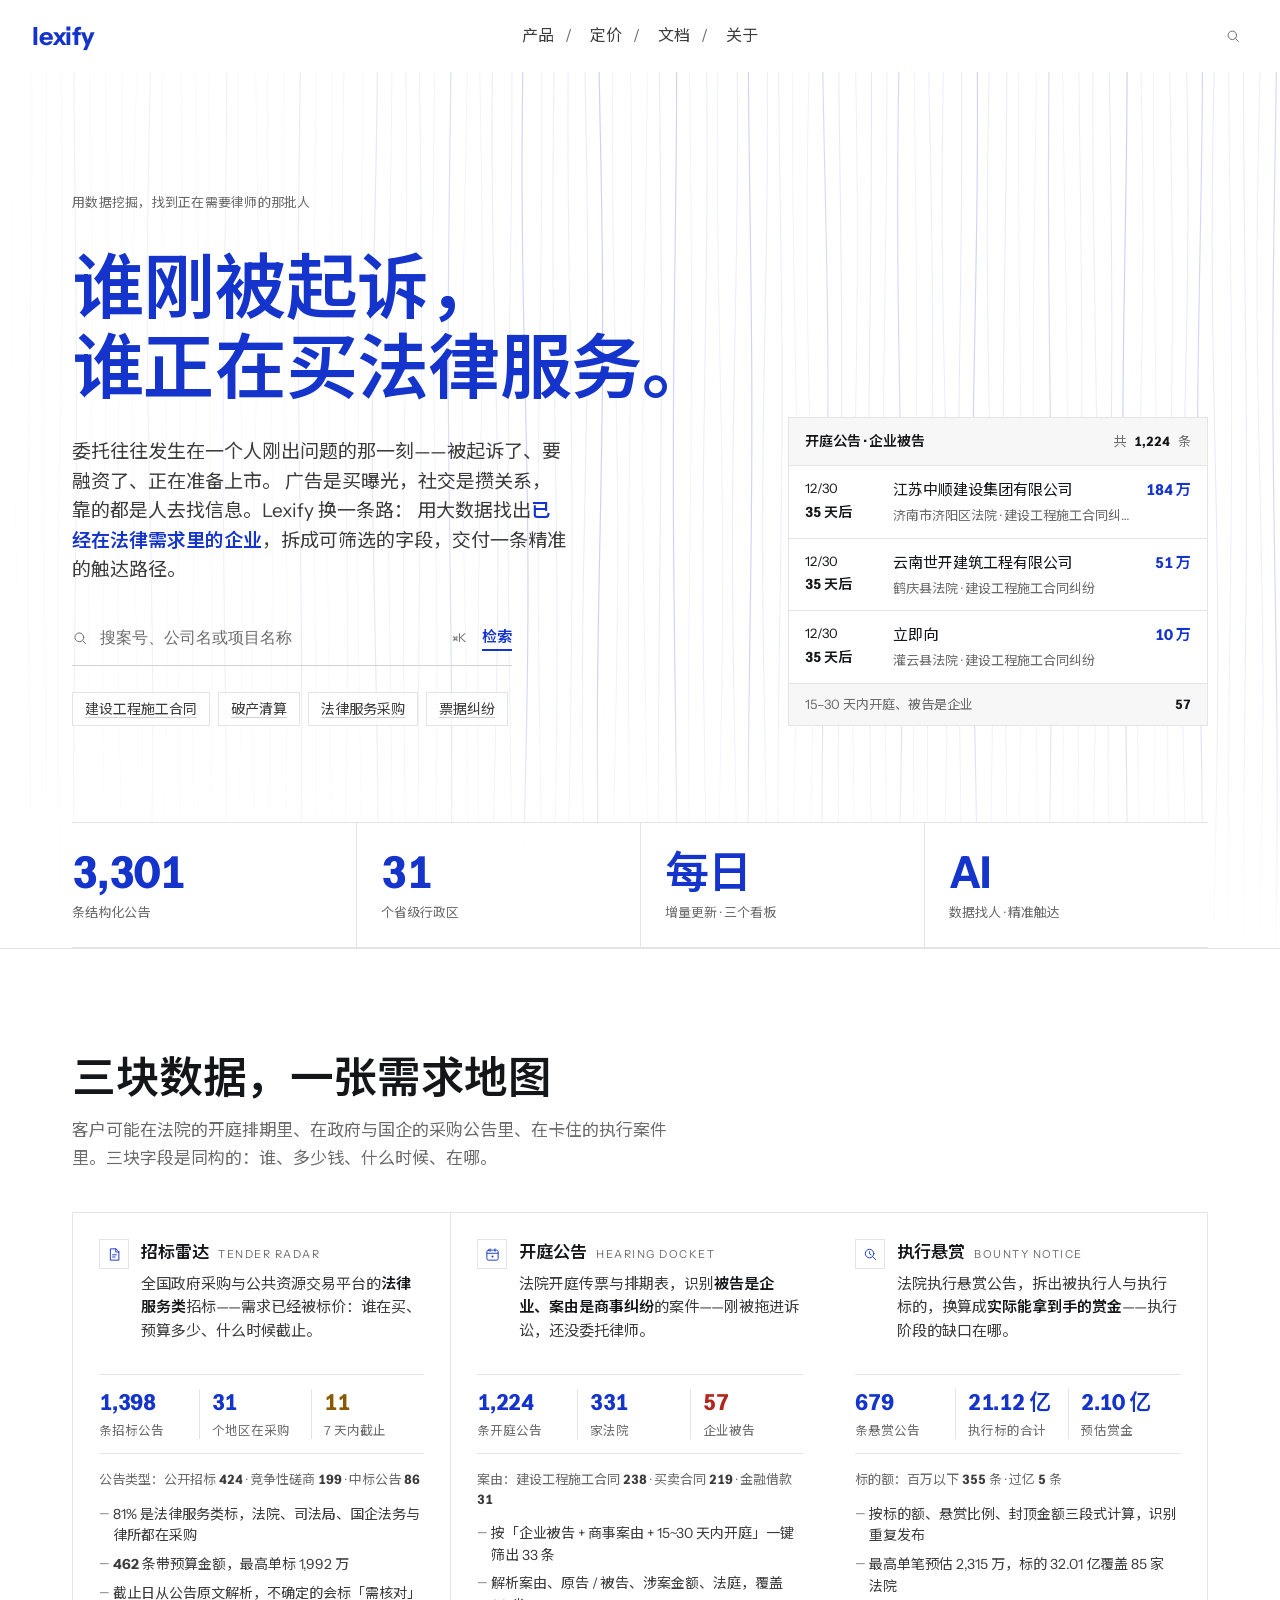
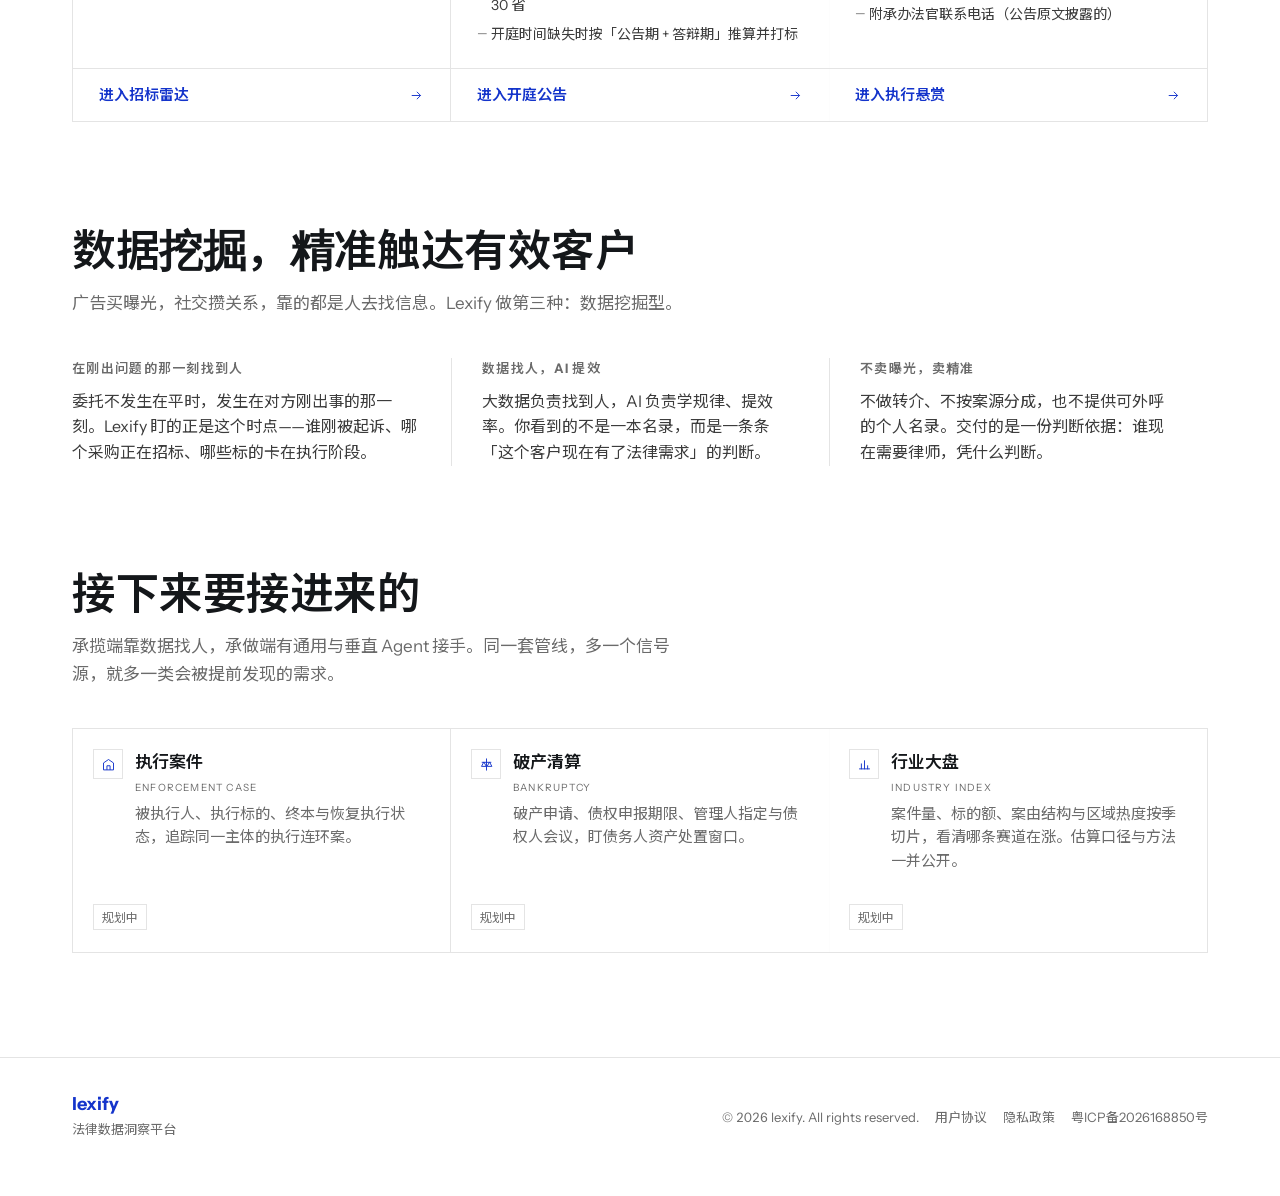
==== web/index.html @ 20353897 "feat: 配置文件、访问统计后台、子页与导航重构 - config.yaml（纯标准库解析）：AI Key / 绑定端口 / 定时 / 访问统计都能配置，env 优先 - 访问统计：page_vie" ====
<!DOCTYPE html>
<html lang="zh-CN" data-theme="light" data-mlp="1">
<head>
<meta charset="utf-8">
<meta name="viewport" content="width=device-width, initial-scale=1">
<title>lexify · 法律数据洞察平台</title>
<meta name="description" content="lexify 是面向律师与律所的法律数据洞察平台：用数据挖掘找到正在需要法律服务的有效客户——谁刚被起诉、谁正在采购、谁的标的卡在执行阶段。广告买曝光、社交攒关系，Lexify 做数据挖掘型触达。">
<link rel="icon" type="image/png" sizes="64x64" href="favicon-64.png">
<link rel="icon" type="image/png" sizes="32x32" href="favicon-32.png">
<link rel="stylesheet" href="style.css">
<link rel="stylesheet" href="millennium.css">
<link rel="stylesheet" href="ai-chat.css">
</head>
<body>

<header class="topbar">
  <a class="brand" href="index.html">
    <span class="logo" aria-hidden="true">
        <svg viewBox="0 0 24 24" fill="none">
          <path d="M7.8 4.4Q7 4.4 7 5.2v13.5h10v-2.2a1.1 1.1 0 0 0-1.1-1.1h-5.7V4.4z" fill="currentColor"/>
        </svg>
    </span>
    <span class="brand-text">
      <strong>lexify</strong>
      <em>法律数据洞察平台</em>
    </span>
  </a>

  <nav class="nav" id="nav">
    <div class="nav-drop">
      <a href="#boards" class="on" aria-haspopup="true">产品</a>
      <div class="nav-drop-menu" role="menu">
        <a role="menuitem" href="tender.html"><b>招标雷达</b><em>Tender Radar</em></a>
        <a role="menuitem" href="hearing.html"><b>开庭公告</b><em>Hearing Docket</em></a>
        <a role="menuitem" href="bounty.html"><b>执行悬赏</b><em>Bounty Notice</em></a>
      </div>
    </div>
    <a href="pricing.html">定价</a>
    <div class="nav-drop">
      <a href="terms.html" aria-haspopup="true">文档</a>
      <div class="nav-drop-menu" role="menu">
        <a role="menuitem" href="terms.html"><b>用户协议</b><em>Terms</em></a>
        <a role="menuitem" href="privacy.html"><b>隐私政策</b><em>Privacy</em></a>
        <a role="menuitem" href="/docs"><b>API 文档</b><em>API Reference</em></a>
      </div>
    </div>
    <a href="about.html">关于</a>
  </nav>

  <div class="topbar-right">
    <button class="icon-btn" id="btnSearch" title="全站检索（⌘K）" aria-label="检索">
      <svg viewBox="0 0 24 24" fill="none" stroke="currentColor" stroke-width="1.5" stroke-linecap="round">
        <circle cx="11" cy="11" r="6.4"/><path d="m16 16 4.2 4.2"/>
      </svg>
    </button>
      </div>
</header>

<main>

  <!-- ───────────────── Hero ───────────────── -->
  <section class="hero">
    <div class="wrap">
      <div class="hero-grid">

        <div class="hero-copy">
          <p class="eyebrow">
            <span class="dot"></span>
            用<span class="hl">数据挖掘</span>，找到正在需要律师的那批人
          </p>

          <h1 class="hero-title">
            谁刚被起诉，<br>
            谁正在<span class="hl">买法律服务</span>。
          </h1>

          <p class="hero-sub">
            委托往往发生在一个人刚出问题的那一刻——被起诉了、要融资了、正在准备上市。
            广告是买曝光，社交是攒关系，靠的都是人去找信息。Lexify 换一条路：
            用大数据找出<strong>已经在法律需求里的企业</strong>，拆成可筛选的字段，交付一条精准的触达路径。
          </p>

          <form class="searchbar" id="searchForm" autocomplete="off">
            <svg class="sb-icon" viewBox="0 0 24 24" fill="none" stroke="currentColor"
                 stroke-width="1.5" stroke-linecap="round">
              <circle cx="11" cy="11" r="6.6"/><path d="m16.2 16.2 4.3 4.3"/>
            </svg>
            <input id="searchInput" type="search" placeholder="搜案号、公司名或项目名称">
            <kbd>⌘K</kbd>
            <button type="submit" class="sb-go">检索</button>
          </form>

          <div class="hero-hot">
            <button data-q="建设工程施工合同">建设工程施工合同</button>
            <button data-q="破产清算">破产清算</button>
            <button data-q="法律服务">法律服务采购</button>
            <button data-q="票据">票据纠纷</button>
          </div>
        </div>

        <!-- 右侧不是装饰图，是看板里真实的三条：数据由 overview.js 的 sample 填充 -->
        <div class="preview" id="preview" aria-hidden="true">
          <div class="preview-h">
            <span class="preview-t">开庭公告 · 企业被告</span>
            <span class="preview-cols">共 <b data-m="boards.hearing.total" data-fmt="int">1,735</b> 条</span>
          </div>
          <div id="previewRows"></div>
          <div class="preview-f">
            <span>15–30 天内开庭、被告是企业</span>
            <b data-m="boards.hearing.precise" data-fmt="int">33</b>
          </div>
        </div>

      </div>

      <dl class="ticker" id="ticker">
        <div><dt data-m="total" data-fmt="int" data-n="3757">3,757</dt><dd>条结构化公告</dd></div>
        <div><dt data-m="provinces" data-fmt="int" data-n="31">31</dt><dd>个省级行政区</dd></div>
        <div><dt class="word">每日</dt><dd>增量更新 · 三个看板</dd></div>
        <div><dt class="word">AI</dt><dd>数据找人 · 精准触达</dd></div>
        <p class="ticker-live" id="dataStamp" hidden></p>
      </dl>
    </div>
  </section>

  <!-- ───────────────── 看板 ───────────────── -->
  <section class="boards" id="boards">
    <div class="wrap">
      <header class="sec-head">
        <h2>三块数据，一张需求地图</h2>
        <p>客户可能在法院的开庭排期里、在政府与国企的采购公告里、在卡住的执行案件里。三块字段是同构的：谁、多少钱、什么时候、在哪。</p>
      </header>

      <div class="board-grid">

        <!-- 招标 -->
        <article class="card m-tender" data-board="tender">
          <div class="card-top">
            <span class="card-icon">
              <svg viewBox="0 0 24 24" fill="none" stroke="currentColor" stroke-width="1.5"
                   stroke-linecap="round" stroke-linejoin="round">
                <path d="M6 3h8.5L19 7.5V21H6z"/><path d="M14 3v5h5"/>
                <path d="M9 12.5h6M9 16h4"/>
              </svg>
            </span>
            <div>
              <h3>招标雷达<span class="en">Tender Radar</span></h3>
              <p class="card-desc">全国政府采购与公共资源交易平台的<strong>法律服务类</strong>招标——需求已经被标价：谁在买、预算多少、什么时候截止。</p>
            </div>
          </div>

          <ul class="metrics">
            <li><b data-m="boards.tender.total" data-fmt="int">1,071</b><span>条招标公告</span></li>
            <li><b data-m="boards.tender.provinces" data-fmt="int">30</b><span>个地区在采购</span></li>
            <li class="m-warn"><b data-m="boards.tender.dueSoon" data-fmt="int">46</b><span>7 天内截止</span></li>
          </ul>

          <p class="card-stat">公告类型：公开招标 <b>424</b> · 竞争性磋商 <b>199</b> · 中标公告 <b>86</b></p>

          <ul class="card-facts">
            <li>81% 是法律服务类标，法院、司法局、国企法务与律所都在采购</li>
            <li><b data-m="boards.tender.withAmount" data-fmt="int">259</b> 条带预算金额，最高单标 1,992 万</li>
            <li>截止日从公告原文解析，不确定的会标「需核对」</li>
          </ul>

          <a class="card-go" href="tender.html">
            进入招标雷达
            <svg viewBox="0 0 24 24" fill="none" stroke="currentColor" stroke-width="1.5"
                 stroke-linecap="round" stroke-linejoin="round"><path d="M5 12h13M13 6.5 18.5 12 13 17.5"/></svg>
          </a>
        </article>

        <!-- 开庭 -->
        <article class="card m-hearing" data-board="hearing">
          <div class="card-top">
            <span class="card-icon">
              <svg viewBox="0 0 24 24" fill="none" stroke="currentColor" stroke-width="1.5"
                   stroke-linecap="round" stroke-linejoin="round">
                <rect x="3" y="5" width="18" height="16" rx="2.4"/>
                <path d="M3 10h18M8 3v4M16 3v4"/>
                <circle cx="12" cy="15" r="1.6" fill="currentColor" stroke="none"/>
              </svg>
            </span>
            <div>
              <h3>开庭公告<span class="en">Hearing Docket</span></h3>
              <p class="card-desc">法院开庭传票与排期表，识别<strong>被告是企业、案由是商事纠纷</strong>的案件——刚被拖进诉讼，还没委托律师。</p>
            </div>
          </div>

          <ul class="metrics">
            <li><b data-m="boards.hearing.total" data-fmt="int">1,735</b><span>条开庭公告</span></li>
            <li><b data-m="boards.hearing.courts" data-fmt="int">340</b><span>家法院</span></li>
            <li class="m-hot"><b data-m="boards.hearing.precise" data-fmt="int">33</b><span>企业被告</span></li>
          </ul>

          <p class="card-stat">案由：建设工程施工合同 <b>238</b> · 买卖合同 <b>219</b> · 金融借款 <b>31</b></p>

          <ul class="card-facts">
            <li>按「企业被告 + 商事案由 + 15~30 天内开庭」一键筛出 33 条</li>
            <li>解析案由、原告 / 被告、涉案金额、法庭，覆盖 30 省</li>
            <li>开庭时间缺失时按「公告期 + 答辩期」推算并打标</li>
          </ul>

          <a class="card-go" href="hearing.html">
            进入开庭公告
            <svg viewBox="0 0 24 24" fill="none" stroke="currentColor" stroke-width="1.5"
                 stroke-linecap="round" stroke-linejoin="round"><path d="M5 12h13M13 6.5 18.5 12 13 17.5"/></svg>
          </a>
        </article>

        <!-- 悬赏 -->
        <article class="card m-bounty" data-board="bounty">
          <div class="card-top">
            <span class="card-icon">
              <svg viewBox="0 0 24 24" fill="none" stroke="currentColor" stroke-width="1.5"
                   stroke-linecap="round" stroke-linejoin="round">
                <circle cx="10.5" cy="10.5" r="6.8"/>
                <path d="m15.6 15.6 4.6 4.6"/>
                <path d="M10.5 7.4v3.6l2.4 1.6"/>
              </svg>
            </span>
            <div>
              <h3>执行悬赏<span class="en">Bounty Notice</span></h3>
              <p class="card-desc">法院执行悬赏公告，拆出被执行人与执行标的，换算成<strong>实际能拿到手的赏金</strong>——执行阶段的缺口在哪。</p>
            </div>
          </div>

          <ul class="metrics">
            <li><b data-m="boards.bounty.total" data-fmt="int">951</b><span>条悬赏公告</span></li>
            <li><b data-m="boards.bounty.subjectSum" data-fmt="yi">32.01 亿</b><span>执行标的合计</span></li>
            <li class="m-money"><b data-m="boards.bounty.rewardSum" data-fmt="yi">2.82 亿</b><span>预估赏金</span></li>
          </ul>

          <p class="card-stat">标的额：百万以下 <b>355</b> 条 · 过亿 <b>5</b> 条</p>

          <ul class="card-facts">
            <li>按标的额、悬赏比例、封顶金额三段式计算，识别重复发布</li>
            <li>最高单笔预估 2,315 万，标的 32.01 亿覆盖 85 家法院</li>
            <li>附承办法官联系电话（公告原文披露的）</li>
          </ul>

          <a class="card-go" href="bounty.html">
            进入执行悬赏
            <svg viewBox="0 0 24 24" fill="none" stroke="currentColor" stroke-width="1.5"
                 stroke-linecap="round" stroke-linejoin="round"><path d="M5 12h13M13 6.5 18.5 12 13 17.5"/></svg>
          </a>
        </article>

      </div>
    </div>
  </section>

  <!-- ───────────────── 定位 ───────────────── -->
  <section class="sources" id="why">
    <div class="wrap">
      <header class="sec-head tight">
        <h2>数据挖掘，精准触达有效客户</h2>
        <p>广告买曝光，社交攒关系，靠的都是人去找信息。Lexify 做第三种：数据挖掘型。</p>
      </header>

      <div class="src-grid">
        <div class="src">
          <span class="src-k">在刚出问题的那一刻找到人</span>
          <p>委托不发生在平时，发生在对方刚出事的那一刻。Lexify 盯的正是这个时点——谁刚被起诉、哪个采购正在招标、哪些标的卡在执行阶段。</p>
        </div>
        <div class="src">
          <span class="src-k">数据找人，AI 提效</span>
          <p>大数据负责找到人，AI 负责学规律、提效率。你看到的不是一本名录，而是一条条「这个客户现在有了法律需求」的判断。</p>
        </div>
        <div class="src">
          <span class="src-k">不卖曝光，卖精准</span>
          <p>不做转介、不按案源分成，也不提供可外呼的个人名录。交付的是一份判断依据：谁现在需要律师，凭什么判断。</p>
        </div>
      </div>
    </div>
  </section>

  <!-- ───────────────── 路线图 ───────────────── -->
  <section class="roadmap" id="soon">
    <div class="wrap">
      <header class="sec-head tight">
        <h2>接下来要接进来的</h2>
        <p>承揽端靠数据找人，承做端有通用与垂直 Agent 接手。同一套管线，多一个信号源，就多一类会被提前发现的需求。</p>
      </header>

      <div class="soon-grid">
        <article class="card soon-card">
          <div class="card-top">
            <span class="card-icon">
              <svg viewBox="0 0 24 24" fill="none" stroke="currentColor" stroke-width="1.5"
                   stroke-linecap="round" stroke-linejoin="round">
                <path d="M4 20V9.5L12 4l8 5.5V20z"/><path d="M9.5 20v-6h5v6"/>
              </svg>
            </span>
            <div>
              <h3>执行案件<span class="en">Enforcement Case</span></h3>
              <p class="card-desc">被执行人、执行标的、终本与恢复执行状态，追踪同一主体的执行连环案。</p>
            </div>
          </div>
          <span class="pill">规划中</span>
        </article>

        <article class="card soon-card">
          <div class="card-top">
            <span class="card-icon">
              <svg viewBox="0 0 24 24" fill="none" stroke="currentColor" stroke-width="1.5"
                   stroke-linecap="round" stroke-linejoin="round">
                <path d="M12 3v18M5 8.5h14M7.5 8.5 4 15h7zM16.5 8.5 13 15h7z"/>
              </svg>
            </span>
            <div>
              <h3>破产清算<span class="en">Bankruptcy</span></h3>
              <p class="card-desc">破产申请、债权申报期限、管理人指定与债权人会议，盯债务人资产处置窗口。</p>
            </div>
          </div>
          <span class="pill">规划中</span>
        </article>

        <article class="card soon-card">
          <div class="card-top">
            <span class="card-icon">
              <svg viewBox="0 0 24 24" fill="none" stroke="currentColor" stroke-width="1.5"
                   stroke-linecap="round" stroke-linejoin="round">
                <path d="M4 19h16"/><path d="M7 19V11M12 19V6M17 19v-5"/>
              </svg>
            </span>
            <div>
              <h3>行业大盘<span class="en">Industry Index</span></h3>
              <p class="card-desc">案件量、标的额、案由结构与区域热度按季切片，看清哪条赛道在涨。估算口径与方法一并公开。</p>
            </div>
          </div>
          <span class="pill">规划中</span>
        </article>
      </div>
    </div>
  </section>

</main>

<footer class="foot" id="about">
  <div class="wrap foot-in">
    <div class="foot-brand">
      <span class="logo sm" aria-hidden="true">
        <svg viewBox="0 0 24 24" fill="none">
          <path d="M7.8 4.4Q7 4.4 7 5.2v13.5h10v-2.2a1.1 1.1 0 0 0-1.1-1.1h-5.7V4.4z" fill="currentColor"/>
        </svg>
      </span>
      <div>
        <strong>lexify</strong>
        <p>法律数据洞察平台</p>
      </div>
    </div>
    <div class="foot-legal">
      <p class="foot-note">© 2026 lexify. All rights reserved.</p>
      <p class="foot-links"><a href="terms.html">用户协议</a><a href="privacy.html">隐私政策</a></p>
      <a class="foot-icp" href="https://beian.miit.gov.cn/" target="_blank" rel="noopener noreferrer">粤ICP备2026168850号</a>
    </div>
  </div>
</footer>

<script src="data/overview.js"></script>
<script src="app.js"></script>
<script src="field-picker.js"></script>
<script src="ai-chat.js"></script>
<script src="nav-dropdown.js"></script>
<script src="track.js"></script>
</body>
</html>
---- web/style.css ----
/* ============================================================
   Lexify — 法律数据工作台
   ------------------------------------------------------------
   一套中性色阶（偏冷墨绿，饱和度极低）+ 一个强调色。
   强调色只出现在：选中态、排序箭头、一个关键数字、图表第一名。
   其余全部靠中性阶与 1px 墨线分层，不发光、不渐变、不投影堆叠。

   数字与案号统一走等宽表格字体（tabular / mono），像案卷编号一样对齐。

   零外部字体与图标依赖：全部内联 SVG，离线可用。

   版式修订参照 unslop 的九轮检查法（间距 / 颜色 / 图标 / 文案 / 字体 /
   布局 / 细节 / 视觉 / 动效）：
   unslop by Damir Sokolovsky (@heydamir), CC BY 4.0
   https://github.com/heydamir/unslop
   ============================================================ */

/* ── 色阶与令牌：深色（默认）────────────────────── */
:root,
[data-theme="dark"] {
  color-scheme: dark;

  /* 中性阶：5 层表面 + 3 个文字角色 */
  --bg: #0b0e0d;
  --surface: #121615;
  --surface-2: #171c1a;
  --surface-3: #1e2422;
  --surface-4: #262d2a;

  --border: rgba(233, 236, 234, 0.09);
  --border-2: rgba(233, 236, 234, 0.17);

  --text: #e9ecea;
  --text-2: #9aa39f;
  --text-3: #838c88;

  /* 强调：只做选中、强调数字、图表第一名 */
  --accent: #1fa07a;
  --accent-ink: #46c79c;
  --accent-soft: rgba(31, 160, 122, 0.13);

  /* 语义色只表达意义，压到能坐进色阶里 */
  --danger: #dd6a5e;
  --danger-soft: rgba(221, 106, 94, 0.12);
  --warn: #cf9a34;
  --warn-soft: rgba(207, 154, 52, 0.12);
  --ok: #4cc38a;

  /* 三个看板各自的标识：只用于 6px 圆点，不进版面 */
  --m-tender: #1fa07a;
  --m-hearing: #6f8fd8;
  --m-bounty: #c79a3c;

  /* 主按钮：深色下用色阶里的近白色 + 深字，比彩色按钮更决断 */
  --btn-bg: #e9ecea;
  --btn-fg: #0b0e0d;

  --nav-bg: rgba(11, 14, 13, 0.78);
  --shadow: 0 1px 2px rgba(0, 0, 0, 0.5);
  --shadow-lg: 0 16px 48px rgba(0, 0, 0, 0.55);
  --raised: inset 0 1px 0 rgba(255, 255, 255, 0.04);
}

/* ── 浅色 ───────────────────────────────────────── */
[data-theme="light"] {
  color-scheme: light;

  --bg: #f7f7f4;
  --surface: #ffffff;
  --surface-2: #f1f2ee;
  --surface-3: #e8e9e4;
  --surface-4: #dee0da;

  --border: #e2e3de;
  --border-2: #cfd1ca;

  --text: #14171a;
  --text-2: #565c5f;
  --text-3: #666d69;

  --accent: #0d6b57;
  --accent-ink: #0d6b57;
  --accent-soft: #e6f1ed;

  --danger: #c2453a;
  --danger-soft: #fbeceb;
  --warn: #8a5f0a;
  --warn-soft: #fbf2e0;
  --ok: #16794c;

  --m-tender: #0d6b57;
  --m-hearing: #2f5aa8;
  --m-bounty: #8a5f0a;

  --btn-bg: #14171a;
  --btn-fg: #ffffff;

  --nav-bg: rgba(247, 247, 244, 0.85);
  --shadow: 0 1px 2px rgba(16, 18, 20, 0.05);
  --shadow-lg: 0 12px 32px rgba(16, 18, 20, 0.09);
  --raised: none;
}

/* ── 基础 ───────────────────────────────────────── */
*,
*::before,
*::after { box-sizing: border-box; }

html { -webkit-text-size-adjust: 100%; }

body {
  margin: 0;
  background: var(--bg);
  color: var(--text);
  font-family: -apple-system, BlinkMacSystemFont, "Segoe UI", "PingFang SC",
               "Hiragino Sans GB", "Microsoft YaHei", "Noto Sans SC", sans-serif;
  font-size: 14px;
  line-height: 1.6;
  -webkit-font-smoothing: antialiased;
}

/* 数字、案号、金额：一套等宽，全站对齐 */
.mono,
table.list td.num,
.ticker dt,
.metrics b,
.kpis .kpi b,
.preview-n,
.pn,
.chip i,
.dv,
.bhead-meta b { font-variant-numeric: tabular-nums; }

@keyframes spin { to { transform: rotate(360deg); } }

@media (prefers-reduced-motion: reduce) {
  * { transition: none !important; animation: none !important; }
}

a { color: inherit; text-decoration: none; }
h1, h2, h3, h4, p, dl, dd, ul, li { margin: 0; }
ul { padding: 0; list-style: none; }
button { font: inherit; color: inherit; }
svg { display: block; }

::selection { background: var(--accent-soft); color: var(--text); }

/* 段落用 pretty 换行，避免最后一行只剩一两个字 */
.hero-title,
.hero-sub,
.sec-head p,
.card-desc,
.card-facts li,
.aside-note,
.bhead p.sub { text-wrap: pretty; }

:focus-visible {
  outline: 2px solid var(--accent);
  outline-offset: 2px;
  border-radius: 4px;
}

.wrap {
  width: 100%;
  max-width: 1240px;
  margin: 0 auto;
  padding: 0 32px;
}
@media (max-width: 720px) { .wrap { padding: 0 20px; } }

/* ── 顶栏 ───────────────────────────────────────── */
.topbar {
  position: sticky;
  top: 0;
  z-index: 40;
  display: flex;
  align-items: center;
  gap: 24px;
  height: 64px;
  padding: 0 32px;
  background: var(--nav-bg);
  backdrop-filter: saturate(160%) blur(12px);
  -webkit-backdrop-filter: saturate(160%) blur(12px);
  border-bottom: 1px solid var(--border);
}

.brand { display: flex; align-items: center; gap: 10px; flex: 0 0 auto; }

/* 标识：平涂一方，不用渐变、不加发光 */
.logo {
  display: grid;
  place-items: center;
  width: 28px;
  height: 28px;
  border-radius: 8px;
  background: var(--accent);
  color: #fff;
}
.logo svg { width: 18px; height: 18px; }
.logo.sm { width: 24px; height: 24px; border-radius: 7px; }
.logo.sm svg { width: 15px; height: 15px; }

.brand-text { display: flex; flex-direction: column; line-height: 1.15; }
.brand-text strong { font-size: 16px; font-weight: 600; letter-spacing: -0.01em; }
.brand-text em {
  font-style: normal;
  font-size: 11px;
  color: var(--text-3);
}

.nav { display: flex; align-items: center; gap: 2px; margin-left: 8px; }
.nav a {
  padding: 6px 12px;
  border-radius: 8px;
  font-size: 13px;
  color: var(--text-2);
  transition: background-color .14s cubic-bezier(.22,1,.36,1),
              color .14s cubic-bezier(.22,1,.36,1);
}
.nav a:hover { color: var(--text); background: var(--surface-2); }
.nav a.on { color: var(--text); background: var(--surface-2); }

.topbar-right { display: flex; align-items: center; gap: 8px; margin-left: auto; }

.icon-btn {
  display: grid;
  place-items: center;
  width: 32px;
  height: 32px;
  padding: 0;
  border: 1px solid var(--border);
  border-radius: 8px;
  background: transparent;
  color: var(--text-2);
  cursor: pointer;
  transition: border-color .14s cubic-bezier(.22,1,.36,1),
              color .14s cubic-bezier(.22,1,.36,1);
}
.icon-btn svg { width: 16px; height: 16px; }
.icon-btn:hover { color: var(--text); border-color: var(--border-2); }

.seg {
  display: flex;
  gap: 2px;
  padding: 2px;
  border: 1px solid var(--border);
  border-radius: 8px;
  background: var(--surface-2);
}
.seg button {
  display: grid;
  place-items: center;
  width: 26px;
  height: 26px;
  padding: 0;
  border: 0;
  border-radius: 6px;
  background: transparent;
  color: var(--text-3);
  cursor: pointer;
  transition: background-color .14s cubic-bezier(.22,1,.36,1),
              color .14s cubic-bezier(.22,1,.36,1);
}
.seg button svg { width: 14px; height: 14px; }
.seg button:hover { color: var(--text-2); }
.seg button.on {
  background: var(--surface);
  color: var(--text);
  box-shadow: var(--raised);
}

@media (max-width: 860px) {
  .nav { display: none; }
  .topbar { gap: 12px; padding: 0 20px; }
}

@media (max-width: 560px) {
  /* 窄屏交给自动换行，硬折行会留孤字 */
  .hero-title { font-size: 26px; }
  .hero-title br { display: none; }
  .searchbar kbd { display: none; }
}

/* ── 首屏 ───────────────────────────────────────── */
.hero { border-bottom: 1px solid var(--border); }

/* 左文右证：左边说产品，右边直接摆三条真实记录 */
.hero-grid {
  display: grid;
  grid-template-columns: minmax(0, 1fr) minmax(0, 460px);
  align-items: center;
  gap: 56px;
  padding: 88px 0 56px;
}
@media (max-width: 1120px) {
  .hero-grid { grid-template-columns: 1fr; gap: 48px; padding: 64px 0 48px; }
  /* 单列时收窄，保持表格该有的比例，别拉成一条长带 */
  .preview { max-width: 560px; }
}

/* 顶部一行状态：纯文字，不做胶囊 */
.eyebrow {
  display: flex;
  align-items: center;
  gap: 8px;
  margin-bottom: 24px;
  font-size: 12px;
  color: var(--text-3);
}
.eyebrow .dot {
  width: 5px;
  height: 5px;
  border-radius: 50%;
  background: var(--accent);
  flex: 0 0 auto;
}

.hero-title {
  max-width: 600px;
  font-size: clamp(28px, 3vw, 40px);
  font-weight: 500;
  line-height: 1.2;
  letter-spacing: -0.02em;
  margin-bottom: 20px;
}
/* 一个词上色就够，不再压一条色块 */
.hero-title .hl { color: var(--accent-ink); }

.hero-sub {
  max-width: 566px;
  font-size: 15px;
  line-height: 1.75;
  color: var(--text-2);
  margin-bottom: 32px;
}

/* 搜索条 */
.searchbar {
  display: flex;
  align-items: center;
  gap: 10px;
  max-width: 520px;
  padding: 4px 4px 4px 14px;
  border: 1px solid var(--border-2);
  border-radius: 10px;
  background: var(--surface);
  transition: border-color .16s cubic-bezier(.22,1,.36,1),
              box-shadow .16s cubic-bezier(.22,1,.36,1);
}
.searchbar:focus-within {
  border-color: var(--accent);
  box-shadow: 0 0 0 3px var(--accent-soft);
}
.sb-icon { width: 16px; height: 16px; color: var(--text-3); flex: 0 0 auto; }
.searchbar input {
  flex: 1;
  min-width: 0;
  border: 0;
  outline: 0;
  background: transparent;
  color: var(--text);
  font-size: 14px;
  line-height: 2;
}
.searchbar input::placeholder { color: var(--text-3); }
.searchbar input::-webkit-search-cancel-button { display: none; }
.searchbar kbd {
  flex: 0 0 auto;
  padding: 2px 6px;
  border: 1px solid var(--border);
  border-radius: 4px;
  background: var(--surface-2);
  color: var(--text-3);
  font: inherit;
  font-size: 11px;
}
.sb-go {
  flex: 0 0 auto;
  padding: 8px 18px;
  border: 0;
  border-radius: 8px;
  background: var(--btn-bg);
  color: var(--btn-fg);
  font-size: 13px;
  font-weight: 500;
  cursor: pointer;
  transition: opacity .14s cubic-bezier(.22,1,.36,1);
}
.sb-go:hover { opacity: .88; }
.sb-go:active { transform: scale(.98); }

/* 常用检索：安静的文本链，不做胶囊 */
.hero-hot {
  display: flex;
  align-items: baseline;
  gap: 4px 12px;
  flex-wrap: wrap;
  margin-top: 14px;
  font-size: 12px;
  color: var(--text-3);
}
.hero-hot button {
  padding: 0;
  border: 0;
  background: transparent;
  color: var(--text-2);
  font-size: 12px;
  cursor: pointer;
  text-decoration: underline;
  text-decoration-color: var(--border-2);
  text-underline-offset: 3px;
  transition: color .14s cubic-bezier(.22,1,.36,1);
}
.hero-hot button:hover { color: var(--accent-ink); text-decoration-color: currentColor; }

/* ── 首屏右侧：一条真实记录 ─────────────────────── */
.preview {
  border: 1px solid var(--border);
  border-radius: 14px;
  background: var(--surface);
  box-shadow: var(--shadow-lg);
  overflow: hidden;
}
.preview-h {
  display: flex;
  align-items: baseline;
  justify-content: space-between;
  gap: 12px;
  padding: 14px 20px;
  border-bottom: 1px solid var(--border);
}
.preview-t { font-size: 13px; font-weight: 500; }
.preview-cols {
  display: flex;
  align-items: baseline;
  gap: 8px;
  font-size: 11.5px;
  color: var(--text-3);
}
.preview-cols b { color: var(--text-2); font-weight: 400; font-variant-numeric: tabular-nums; }

.pv-row {
  display: grid;
  grid-template-columns: 72px minmax(0, 1fr) auto;
  gap: 16px;
  padding: 12px 20px;
  border-bottom: 1px solid var(--border);
}
.pv-row:last-of-type { border-bottom: 0; }
.pv-when { font-size: 13px; font-weight: 500; }
.pv-when .pv-d {
  display: block;
  margin-top: 2px;
  font-size: 11px;
  font-weight: 400;
  color: var(--text-3);
}
.pv-when .pv-d.soon { color: var(--danger); }
.pv-party {
  font-size: 13px;
  color: var(--text);
  overflow: hidden;
  text-overflow: ellipsis;
  white-space: nowrap;
}
.pv-meta {
  display: block;
  margin-top: 3px;
  font-size: 11.5px;
  color: var(--text-3);
  overflow: hidden;
  text-overflow: ellipsis;
  white-space: nowrap;
}
.pv-amt {
  font-size: 13px;
  font-weight: 500;
  text-align: right;
  white-space: nowrap;
  font-variant-numeric: tabular-nums;
}

.preview-f {
  display: flex;
  align-items: center;
  justify-content: space-between;
  gap: 12px;
  padding: 12px 20px;
  border-top: 1px solid var(--border);
  background: var(--surface-2);
  font-size: 11.5px;
  color: var(--text-3);
}
.preview-f b { color: var(--text); font-weight: 500; font-variant-numeric: tabular-nums; }

@media (max-width: 560px) {
  .pv-row { grid-template-columns: 56px minmax(0, 1fr) auto; gap: 12px; padding: 12px 16px; }
  .preview-h, .preview-f { padding-left: 16px; padding-right: 16px; }
}

/* ── 数字带 ─────────────────────────────────────── */
.ticker {
  display: flex;
  gap: 0;
  padding-bottom: 56px;
  border-top: 1px solid var(--border);
}
.ticker > div {
  flex: 1 1 0;
  min-width: 0;
  padding: 20px 24px 0 0;
}
.ticker > div + div { padding-left: 24px; border-left: 1px solid var(--border); }
.ticker dt {
  font-size: 28px;
  font-weight: 500;
  letter-spacing: -0.02em;
  line-height: 1.2;
}
.ticker dt.word { font-size: 20px; letter-spacing: 0; }
.ticker dd { font-size: 12px; color: var(--text-3); margin-top: 4px; }

@media (max-width: 720px) {
  .ticker { flex-wrap: wrap; padding-bottom: 40px; }
  .ticker > div { flex-basis: 42%; padding-top: 16px; }
  .ticker > div + div { padding-left: 0; border-left: 0; }
  .ticker > div:nth-child(even) { padding-left: 20px; border-left: 1px solid var(--border); }
}

/* ── 区块标题 ───────────────────────────────────── */
.sec-head { margin-bottom: 28px; }
.sec-head.tight { margin-bottom: 20px; }
.sec-head h2 {
  font-size: 20px;
  font-weight: 500;
  letter-spacing: -0.012em;
  margin-bottom: 6px;
}
.sec-head p {
  max-width: 640px;
  font-size: 13.5px;
  color: var(--text-2);
  line-height: 1.7;
}

/* ── 看板卡片 ───────────────────────────────────── */
.boards { padding: 80px 0 8px; }

.board-grid {
  display: grid;
  grid-template-columns: repeat(3, 1fr);
  gap: 16px;
}
@media (max-width: 1080px) { .board-grid { grid-template-columns: 1fr 1fr; } }
@media (max-width: 720px) { .board-grid { grid-template-columns: 1fr; } }

.card {
  position: relative;
  display: flex;
  flex-direction: column;
  padding: 24px 24px 0;
  border: 1px solid var(--border);
  border-radius: 14px;
  background: var(--surface);
  overflow: hidden;
  transition: border-color .18s cubic-bezier(.22,1,.36,1);
}
.card:hover { border-color: var(--border-2); }

/* 三个看板只留一个 6px 圆点做标识，不铺色 */
.m-tender { --mc: var(--m-tender); }
.m-hearing { --mc: var(--m-hearing); }
.m-bounty { --mc: var(--m-bounty); }

.card-top { display: flex; gap: 14px; margin-bottom: 20px; }

.card-icon {
  display: grid;
  place-items: center;
  width: 36px;
  height: 36px;
  flex: 0 0 auto;
  border-radius: 10px;
  background: var(--surface-2);
  border: 1px solid var(--border);
  color: var(--text-2);
}
.card-icon svg { width: 18px; height: 18px; stroke-width: 1.5; }

.card h3 {
  display: flex;
  align-items: baseline;
  gap: 8px;
  font-size: 16px;
  font-weight: 500;
  margin-bottom: 6px;
}
.card h3 .en {
  font-size: 11.5px;
  font-weight: 400;
  color: var(--text-3);
}
.card-desc {
  font-size: 13px;
  line-height: 1.65;
  color: var(--text-2);
  /* 三张卡说长度不一，统一预留三行，指标行才能横向对齐 */
  min-height: 4.95em;
  display: -webkit-box;
  -webkit-line-clamp: 3;
  -webkit-box-orient: vertical;
  overflow: hidden;
}
.card-desc strong { color: var(--text); font-weight: 500; }

/* 指标行 */
.metrics {
  display: flex;
  gap: 0;
  padding: 14px 0;
  margin-bottom: 16px;
  border-top: 1px solid var(--border);
  border-bottom: 1px solid var(--border);
}
.metrics li { flex: 1; padding-right: 12px; }
.metrics li + li { padding-left: 14px; border-left: 1px solid var(--border); }
.metrics b {
  display: block;
  font-size: 17px;
  font-weight: 500;
  letter-spacing: -0.012em;
  line-height: 1.3;
}
.metrics span {
  display: block;
  font-size: 11.5px;
  color: var(--text-3);
  line-height: 1.4;
  margin-top: 2px;
}
/* 只有「临期」这一个数字带语义色。
   注意用 m- 前缀：.hot / .warn 是首页「常用检索」那排文字链的类，
   直接挂在 li 上会把 display:flex 和 12px 字号带进来（33 缩水就是这么来的）。 */
.metrics .m-warn b { color: var(--warn); }
.metrics .m-hot b { color: var(--danger); }
.metrics .m-money b { color: var(--bounty, var(--text)); }

/* 一条真实统计，替代原来的装饰柱图 */
.card-stat {
  margin-bottom: 20px;
  font-size: 11.5px;
  line-height: 1.5;
  color: var(--text-3);
}
.card-stat b { color: var(--text-2); font-weight: 500; font-variant-numeric: tabular-nums; }

/* 要点 */
.card-facts { flex: 1; margin-bottom: 24px; }
.card-facts li {
  position: relative;
  padding-left: 14px;
  margin-bottom: 8px;
  font-size: 12.5px;
  line-height: 1.6;
  color: var(--text-2);
}
.card-facts li::before {
  content: "";
  position: absolute;
  left: 2px;
  top: 8px;
  width: 3px;
  height: 3px;
  border-radius: 50%;
  background: var(--text-3);
}

/* 进入按钮 */
.card-go {
  display: flex;
  align-items: center;
  justify-content: space-between;
  gap: 12px;
  margin: 0 -24px;
  padding: 14px 24px;
  border-top: 1px solid var(--border);
  background: var(--surface-2);
  font-size: 13px;
  font-weight: 500;
  color: var(--text-2);
  transition: color .18s cubic-bezier(.22,1,.36,1),
              background-color .18s cubic-bezier(.22,1,.36,1);
}
.card-go svg { width: 16px; height: 16px; stroke-width: 1.5; transition: transform .18s cubic-bezier(.22,1,.36,1); }
.card:hover .card-go { color: var(--text); background: var(--surface-3); }
.card:hover .card-go svg { transform: translateX(2px); }

/* ── 路线图 ─────────────────────────────────────── */
/* 类名带模块前缀：.soon 这种裸词会和表格里的「临期」标记、首屏预览的倒计时撞车，
   之前 .pv-d.soon 就是被这里的 72px 上内边距顶成两行高。 */
.roadmap { padding: 72px 0 8px; }

.soon-grid {
  display: grid;
  grid-template-columns: repeat(2, 1fr);
  gap: 16px;
}
@media (max-width: 720px) { .soon-grid { grid-template-columns: 1fr; } }

.soon-card { --mc: var(--text-3); padding-bottom: 24px; background: transparent; }
.soon-card:hover { border-color: var(--border-2); }
.soon-card .card-icon { background: transparent; }
.soon-card .card-top { margin-bottom: 0; }
.soon-card .card-desc { color: var(--text-3); }

/* 「规划中」用安静的文字标记，不做胶囊 */
.pill {
  position: absolute;
  top: 24px;
  right: 24px;
  font-size: 11px;
  color: var(--text-3);
}
.pill::before {
  content: "";
  display: inline-block;
  width: 4px;
  height: 4px;
  margin-right: 6px;
  border-radius: 50%;
  background: var(--text-3);
  vertical-align: 2px;
}

/* ── 数据源 ─────────────────────────────────────── */
.sources { padding: 72px 0 80px; }

.src-grid {
  display: grid;
  grid-template-columns: repeat(3, 1fr);
  gap: 16px;
}
@media (max-width: 900px) { .src-grid { grid-template-columns: 1fr; } }

.src {
  padding: 18px 20px;
  border: 1px solid var(--border);
  border-radius: 12px;
  background: var(--surface);
}
.src-k {
  display: inline-block;
  margin-bottom: 8px;
  font-size: 11.5px;
  font-weight: 500;
  color: var(--accent-ink);
}
.src p { font-size: 12.5px; line-height: 1.65; color: var(--text-2); }

/* ── 页脚 ───────────────────────────────────────── */
.foot {
  border-top: 1px solid var(--border);
  padding: 32px 0 36px;
  background: var(--surface);
}
.foot-in {
  display: flex;
  align-items: flex-start;
  justify-content: space-between;
  gap: 40px;
  flex-wrap: wrap;
}
.foot-brand { display: flex; align-items: center; gap: 12px; }
.foot-brand strong { font-size: 14px; font-weight: 500; }
.foot-brand p { font-size: 11.5px; color: var(--text-3); }
.foot-note {
  font-size: 11.5px;
  line-height: 1.75;
  color: var(--text-3);
}
.foot-links {
  display: flex;
  align-items: center;
  gap: 14px;
  margin-top: 6px;
  font-size: 11.5px;
  line-height: 1.75;
  color: var(--text-3);
}
.foot-links a {
  color: var(--text-3);
  transition: color .14s cubic-bezier(.22, 1, .36, 1);
}
.foot-links a:hover { color: var(--accent-ink); }
.foot-icp {
  display: inline-block;
  margin-top: 6px;
  font-size: 11.5px;
  color: var(--text-3);
}
.foot-icp:hover { color: var(--accent-ink); }

/* ── 检索浮层 ───────────────────────────────────── */
.palette[hidden] { display: none; }
.palette {
  position: fixed;
  inset: 0;
  z-index: 90;
  display: flex;
  justify-content: center;
  padding-top: 14vh;
  background: rgba(0, 0, 0, .5);
}
.palette-box {
  width: min(600px, calc(100vw - 40px));
  max-height: 62vh;
  align-self: flex-start;
  display: flex;
  flex-direction: column;
  border: 1px solid var(--border-2);
  border-radius: 14px;
  background: var(--surface);
  box-shadow: var(--shadow-lg);
  overflow: hidden;
}
.palette-input {
  display: flex;
  align-items: center;
  gap: 12px;
  padding: 14px 16px;
  border-bottom: 1px solid var(--border);
}
.palette-input svg { width: 16px; height: 16px; color: var(--text-3); flex: 0 0 auto; }
.palette-input input {
  flex: 1;
  border: 0;
  outline: 0;
  background: transparent;
  color: var(--text);
  font-size: 14px;
}
.palette-input input::placeholder { color: var(--text-3); }
.palette-hint {
  padding: 8px 16px;
  font-size: 11.5px;
  color: var(--text-3);
  border-bottom: 1px solid var(--border);
  background: var(--surface-2);
}
.palette-list { overflow-y: auto; padding: 6px; }
.palette-item {
  display: flex;
  align-items: center;
  gap: 12px;
  width: 100%;
  padding: 8px 12px;
  border: 0;
  border-radius: 8px;
  background: transparent;
  color: var(--text-2);
  font-size: 13px;
  text-align: left;
  cursor: pointer;
}
.palette-item:hover,
.palette-item.on { background: var(--surface-2); color: var(--text); }
.palette-item .pk {
  flex: 0 0 auto;
  font-size: 11px;
  color: var(--text-3);
}
.palette-item.on .pk { color: var(--accent-ink); }
.palette-item .pv { margin-left: auto; font-size: 11.5px; color: var(--text-3); }

/* 滚动条 */
::-webkit-scrollbar { width: 10px; height: 10px; }
::-webkit-scrollbar-track { background: transparent; }
::-webkit-scrollbar-thumb {
  background: var(--border-2);
  border-radius: 5px;
  border: 3px solid transparent;
  background-clip: content-box;
}
::-webkit-scrollbar-thumb:hover { background: var(--text-3); background-clip: content-box; }

/* 入场：只做一次，同一曲线，不碰 opacity */
@media (prefers-reduced-motion: no-preference) {
  .hero-copy > *, .preview, .ticker {
    animation: rise .42s cubic-bezier(.22,1,.36,1) backwards;
  }
  .hero-copy > *:nth-child(2) { animation-delay: 40ms; }
  .hero-copy > *:nth-child(3) { animation-delay: 80ms; }
  .hero-copy > *:nth-child(4) { animation-delay: 120ms; }
  .hero-copy > *:nth-child(5) { animation-delay: 160ms; }
  .preview { animation-delay: 100ms; }
  .ticker { animation-delay: 200ms; }
  @keyframes rise {
    from { transform: translateY(8px); }
    to { transform: none; }
  }
}

/* ============================================================
   滚动进入：让首页板块之间不再一马平川。
   用 animation（而非 transition）触发，避免与 .card 自身的
   border-color 过渡、以及与 millennium 主题的其它过渡冲突。
   由 app.js 的 initReveal() 用 IntersectionObserver 加 .in 类触发；
   无 JS 时 .reveal 类根本不会加上，内容照常可见。
   ============================================================ */
@media (prefers-reduced-motion: no-preference) {
  .reveal { opacity: 0; }
  .reveal.in {
    opacity: 1;
    animation: revealIn .72s cubic-bezier(.22,1,.36,1) both;
  }
  @keyframes revealIn {
    from { opacity: 0; transform: translateY(24px) scale(.99); }
    to   { opacity: 1; transform: none; }
  }
}

/* 首页数字条的实时标注：证明上面的数字是现查的，不是快照 */
.ticker-live {
  margin: 10px 0 0;
  font-size: 12px;
  color: var(--text-3);
  letter-spacing: .02em;
}
.ticker-live::before {
  content: "";
  display: inline-block;
  width: 5px; height: 5px;
  margin-right: 6px;
  border-radius: 50%;
  background: var(--blue);
  vertical-align: 1px;
}
---- web/millennium.css ----
/* ============================================================
   Lexify — 千禧年式（millennium.css）
   ------------------------------------------------------------
   参照：mlp.com 实拍（截图 mlp-home.png）。
   它的语言只有四件事，我逐条照做：

   1. 白底 + 一种电光蓝 #1434CB，全站没有第二个颜色。
   2. 标题与正文全用非衬线（Instrument Sans + Noto Sans SC），
      靠字重区分层级，走苹果官网的科技感。
   3. 正文与导航用非衬线，字号偏大、行距松。
   4. 背景一片「会变形的短划线场」——由流场生成的图形，
      不是渐变也不是图片。见 field.svg（生成脚本 gen-field.js）。

   注意：参照站正文是蓝色的；这里正文也走蓝，但把长段落
   降到 72% 不透明度，保证连续阅读不刺眼。

   覆盖层：html[data-mlp] 前缀，不改 style.css / board.css。
   ============================================================ */

/* ── 0. 字体 ─────────────────────────────────────── */
/* 全部自托管，不依赖操作系统装了什么字体：
   - Instrument Sans：英文与数字（拉丁）
   - Noto Sans SC    ：中文标题与正文（子集了 UI + 数据里出现的 3,113 个汉字）
   两个字体都是 SIL OFL 许可，可随源码分发。 */
@font-face {
  font-family: "Instrument Sans";
  src: url("./fonts/InstrumentSans-Regular.woff2") format("woff2");
  font-weight: 400; font-style: normal; font-display: swap;
}
@font-face {
  font-family: "Instrument Sans";
  src: url("./fonts/InstrumentSans-Bold.woff2") format("woff2");
  font-weight: 600 700; font-style: normal; font-display: swap;
}
@font-face {
  font-family: "Noto Sans SC";
  src: url("./fonts/NotoSansSC-400-subset.woff2") format("woff2");
  font-weight: 400; font-style: normal; font-display: swap;
}
@font-face {
  font-family: "Noto Sans SC";
  src: url("./fonts/NotoSansSC-600-subset.woff2") format("woff2");
  font-weight: 600; font-style: normal; font-display: swap;
}

/* ── 1. 令牌 ─────────────────────────────────────── */
html[data-mlp] {
  color-scheme: light;

  --blue: #1434CB;
  /* 主色只保留在 logo / 搜索聚焦 / 选中态 / 关键数字 / 按钮这些必要场合。
     正文、次要文字、边框、卡片底色一律走中性灰（浅黑/深灰/中灰），
     避免整面蓝色造成视觉疲劳——参考苹果 / 腾讯 / 安克的主色收敛策略。 */
  --blue-72: #3c3c3c;      /* 原「蓝色正文」→ 深灰（主文字层级） */
  --blue-56: #6b6b6b;      /* 原「蓝色弱文字」→ 中灰（次要文字层级） */
  --blue-18: #e4e4e4;      /* 原「蓝色边框」→ 浅灰 */
  --blue-10: #f2f2f2;      /* 原「蓝色底色」→ 极浅灰 */
  --blue-05: #f7f7f7;      /* 原「蓝色 hover 底」→ 近白灰 */
  --paper: #FFFFFF;

  --bg: var(--paper);
  --surface: var(--paper);
  --surface-2: var(--blue-05);
  --surface-3: var(--blue-10);
  --surface-4: #ececec;
  --border: var(--blue-18);
  --border-2: #d3d3d3;
  --text: #14171a;         /* 近黑，主文字 */
  --text-2: var(--blue-72);
  --text-3: var(--blue-56);
  --accent: var(--blue);           /* 主色：电光蓝，关键场合专用 */
  --accent-ink: var(--blue);
  --accent-soft: rgba(20, 52, 203, 0.10);
  --danger: #B3261E;
  --warn: #8A5A00;
  --ok: var(--blue);
  --btn-bg: var(--blue);
  --btn-fg: #FFFFFF;
  --nav-bg: rgba(255, 255, 255, 0.9);
  --shadow: none;
  --shadow-lg: none;
  --raised: none;

  --font-sans: "Instrument Sans", "Noto Sans SC", "PingFang SC", "Hiragino Sans GB",
               "Microsoft YaHei", -apple-system, sans-serif;
}

/* 夜间：同一套蓝反印成夜蓝 */
html[data-mlp][data-theme="dark"] {
  color-scheme: dark;
  --paper: #070B22;
  --blue: #8FA6FF;
  --blue-72: rgba(143, 166, 255, 0.78);
  --blue-56: rgba(143, 166, 255, 0.6);
  --blue-18: rgba(143, 166, 255, 0.2);
  --blue-10: rgba(143, 166, 255, 0.12);
  --blue-05: rgba(143, 166, 255, 0.06);
  --btn-bg: #8FA6FF;
  --btn-fg: #070B22;
  --nav-bg: rgba(7, 11, 34, 0.9);
}

/* ── 2. 基础排版 ────────────────────────────────── */
html[data-mlp] body {
  font-family: var(--font-sans);
  font-size: 16px;
  line-height: 1.6;
  letter-spacing: 0;
  color: var(--text);
  background: var(--paper);
  -webkit-font-smoothing: antialiased;
}

html[data-mlp] .wrap { width: min(1200px, 100% - 80px); }

/* 标题/刊名/大数字统一非衬线，靠字重 600 与字号拉开层级 */
html[data-mlp] :where(.brand-text strong, .hero-title, .sec-head h2, .bhead h1,
  .ticker dt, .kpis .kpi b, .metrics b, .modal-h h3, .foot-brand strong) {
  font-family: var(--font-sans);
  font-weight: 600;
}

html[data-mlp] :where(.ticker dt, .kpis .kpi b, .metrics b, .tcount, .t-mono,
  table.list td.num, .dv, .pn, .chip i, .preview-cols b, .pv-amt, .pv-d, .bhead-meta, .foot-note) {
  font-variant-numeric: tabular-nums;
}

/* ── 3. 顶栏：字 + 斜杠分隔 ──────────────────────── */
html[data-mlp] .topbar {
  position: sticky; top: 0; z-index: 40;
  height: 72px; padding: 0 32px; gap: 40px;
  background: var(--nav-bg);
  backdrop-filter: saturate(140%) blur(10px);
  -webkit-backdrop-filter: saturate(140%) blur(10px);
  border-bottom: 0;
}
/* 品牌贴左、导航居中、右侧工具贴右（三栏等分，中间列始终居中） */
@media (min-width: 901px) {
  html[data-mlp] .topbar {
    display: grid;
    grid-template-columns: 1fr auto 1fr;
    align-items: center;
    column-gap: 24px;
  }
  html[data-mlp] .topbar > .brand { justify-self: start; }
  html[data-mlp] .topbar > .nav,
  html[data-mlp] .topbar > .btabs { justify-self: center; }
  /* 每项右侧留了斜杠位与间距，视觉重心会偏左，按实测补 14px 回来 */
  html[data-mlp] .topbar > .nav { position: relative; left: 14px; }
  html[data-mlp] .topbar > .topbar-right { justify-self: end; margin-left: 0; }
}
html[data-mlp] .brand { gap: 0; }
html[data-mlp] .logo { display: none; }
html[data-mlp] .brand-text strong {
  font-size: 25px; font-weight: 600; letter-spacing: -0.01em; text-transform: none;
  color: var(--blue); font-family: var(--font-sans);
}
html[data-mlp] .brand-text em { display: none; }
html[data-mlp] .nav { gap: 0; }
html[data-mlp] .nav a {
  position: relative; height: 72px; padding: 0 18px 0 0; margin-right: 18px;
  font-size: 16px; color: var(--text-2); background: none; border: 0;
  display: inline-flex; align-items: center;
}
html[data-mlp] .nav a::after {
  content: "/"; position: absolute; right: 0; color: var(--blue-56); font-weight: 300;
}
html[data-mlp] .nav a:last-child::after { content: ""; }
html[data-mlp] .nav a:hover { color: var(--blue); text-decoration: underline; text-underline-offset: 5px; }
html[data-mlp] .nav a.on { color: var(--blue); background: none; box-shadow: none; }

/* 看板下拉：与数据卡同一套方角 + 1px 蓝线 */
html[data-mlp] .nav-drop { position: relative; display: flex; align-items: center; }
html[data-mlp] .nav-drop-menu {
  position: absolute; top: 100%; left: -14px; z-index: 50;
  min-width: 258px; padding: 5px 0;
  background: #FFFFFF;
  border: 1px solid var(--blue-18);
  border-radius: 0;
  box-shadow: 0 18px 44px -22px rgba(0, 0, 0, 0.16);
  opacity: 0; visibility: hidden; transform: translateY(-4px);
  transition: opacity .14s ease, transform .14s ease, visibility .14s;
}
html[data-mlp] .nav-drop:hover .nav-drop-menu,
html[data-mlp] .nav-drop:focus-within .nav-drop-menu,
html[data-mlp] .nav-drop.is-open .nav-drop-menu {
  opacity: 1; visibility: visible; transform: none;
}
html[data-mlp] .nav-drop-menu a {
  display: flex; align-items: baseline; justify-content: space-between; gap: 18px;
  height: auto; margin: 0; padding: 10px 14px;
  font-size: 15px; line-height: 1.4; color: var(--text-2);
  background: none;
}
html[data-mlp] .nav-drop-menu a::after { content: none; }      /* 菜单项不带斜杠 */
html[data-mlp] .nav-drop-menu a:hover {
  background: var(--blue-05); text-decoration: none; color: var(--blue);
}
html[data-mlp] .nav-drop-menu b { font-weight: 600; white-space: nowrap; }
html[data-mlp] .nav-drop-menu a[aria-current="page"] { color: var(--blue); }
html[data-mlp] .nav-drop-menu a[aria-current="page"] b { font-weight: 600; }
html[data-mlp] .nav-drop-menu a[aria-current="page"]::before {
  content: ""; position: absolute; left: 5px; top: 50%;
  width: 3px; height: 14px; margin-top: -7px; background: var(--blue);
}
html[data-mlp] .nav-drop-menu a[aria-current="page"] { position: relative; padding-left: 16px; }
html[data-mlp] .nav-drop-menu a[aria-current="page"] em { color: var(--blue-56); }
html[data-mlp] .nav-drop-menu em {
  font-style: normal; font-family: var(--font-sans); white-space: nowrap;
  font-size: 10px; letter-spacing: 0.14em; text-transform: uppercase;
  color: var(--blue-56);
}
html[data-mlp] .icon-btn {
  width: 30px; height: 30px; border: 0; background: none; color: var(--blue-56);
}
html[data-mlp] .icon-btn:hover { color: var(--blue); border: 0; }
html[data-mlp] .seg { border: 1px solid var(--blue-18); background: none; padding: 1px; gap: 0; }
html[data-mlp] .seg button { width: 26px; height: 24px; border-radius: 0; color: var(--blue-56); }
html[data-mlp] .seg button.on { background: var(--blue); color: #fff; }

/* 看板页签：同样斜杠分隔 */
html[data-mlp] .btabs { gap: 2px; background: none; border: 0; padding: 0; box-shadow: none; margin-left: 20px; }
/* 一级页签（开庭公告 / 执行悬赏）与「招标雷达」下拉触发器必须是同一档尺寸：
   12.5px / 7px 12px 内边距。早先这里按首页顶栏的 16px、72px 高来写，
   结果胶囊里另外两项比分组项大一圈，看起来像两套控件。 */
/* 一级页签与首页顶栏导航保持同一档：16px / 行高 25.6px，
   高度撑满 72px 的顶栏、垂直居中，视觉上和首页是同一套导航。
   容器（.btabs）本身做成胶囊底，页签之间用胶囊内缝隙分隔，
   不再挂「/」分隔符——首页也没有。 */
html[data-mlp] .btabs a {
  position: relative; height: 72px; padding: 0 18px; margin-right: 0;
  font-size: 16px; line-height: 1.6; border-radius: 6px;
  color: var(--text-2); background: none; box-shadow: none;
  display: inline-flex; align-items: center; gap: 6px;
  text-decoration: none;
}
html[data-mlp] .btabs a::after { content: none; }
html[data-mlp] .btabs a:hover {
  color: var(--text); background: var(--surface-2); text-decoration: none;
}
html[data-mlp] .btabs a.on { color: var(--text); background: var(--surface); box-shadow: var(--raised); }
html[data-mlp] .bdot { display: none; }

/* ── 4. 首屏：大字 + 划线场 ─────────────────────── */
html[data-mlp] .hero {
  position: relative; padding: 0;
}
/* 划线场放在独立图层上，底色渐隐，避免在区块交界处被硬切 */
html[data-mlp] .hero::after {
  content: ""; position: absolute; inset: 0; pointer-events: none; z-index: 0;
  background-image: url("./field.svg");
  background-repeat: no-repeat;
  background-size: 1680px auto;
  background-position: right -140px top -40px;
  -webkit-mask-image: linear-gradient(to bottom, #000 62%, transparent 100%);
          mask-image: linear-gradient(to bottom, #000 62%, transparent 100%);
}
/* 文字一侧压一层白纱：划线场只做背景，不跟标题抢 */
html[data-mlp] .hero::before {
  content: ""; position: absolute; inset: 0; pointer-events: none; z-index: 1;
  background: linear-gradient(90deg,
    #FFFFFF 0%, rgba(255, 255, 255, 0.96) 30%,
    rgba(255, 255, 255, 0.55) 52%, rgba(255, 255, 255, 0) 70%);
}
html[data-mlp] .hero > .wrap { position: relative; z-index: 2; }

/* 有 JS 时：canvas 接管划线场，静态 SVG 与白纱让位 */
html[data-mlp] .hero.has-field::before,
html[data-mlp] .hero.has-field::after { display: none; }
html[data-mlp] .hero.has-field { overflow: hidden; }
html[data-mlp] .field-canvas {
  position: absolute; inset: 0; z-index: 0;
  width: 100%; height: 100%; display: block;
  pointer-events: none;
}
html[data-mlp] .hero-grid {
  display: grid; grid-template-columns: minmax(0, 1fr) minmax(0, 420px);
  gap: 64px; align-items: end;
  padding: 120px 0 96px;
}
html[data-mlp] .eyebrow {
  display: block; margin-bottom: 34px;
  font-size: 13px; letter-spacing: 0.02em; text-transform: none;
  color: var(--blue-56);
}
html[data-mlp] .eyebrow .dot { display: none; }
html[data-mlp] .hero-title {
  max-width: 13em; margin: 0 0 30px;
  font-size: clamp(40px, 5.6vw, 72px); font-weight: 600;
  line-height: 1.12; letter-spacing: -0.01em; color: var(--blue);
}
html[data-mlp] .hero-title .hl { color: var(--blue); }
html[data-mlp] .hero-sub {
  max-width: 26em; margin: 0 0 36px;
  font-family: var(--font-sans); font-size: 19px; line-height: 1.55;
  color: var(--text-2);
}
html[data-mlp] .hero-sub strong { color: var(--blue); font-weight: 600; }

/* 检索：一条蓝线 */
html[data-mlp] .searchbar {
  display: flex; align-items: center; gap: 10px;
  max-width: 440px; padding: 0 0 10px;
  border: 0; border-bottom: 1px solid var(--blue-34, var(--border-2)); border-radius: 0;
  background: none;
}
html[data-mlp] .searchbar:focus-within { border-color: var(--blue); box-shadow: none; }
html[data-mlp] .sb-icon { width: 16px; height: 16px; color: var(--blue-56); }
html[data-mlp] .searchbar input { font-size: 16px; line-height: 2; color: var(--text); }
html[data-mlp] .searchbar input::placeholder { color: var(--blue-56); }
html[data-mlp] .searchbar kbd { border: 0; background: none; color: var(--blue-56); font-size: 12px; }
html[data-mlp] .sb-go {
  height: auto; padding: 0; border-radius: 0; background: none;
  color: var(--blue); font-size: 15px; font-weight: 600;
  border-bottom: 2px solid var(--blue);
}
html[data-mlp] .sb-go:hover { background: none; color: var(--blue); opacity: .7; }

html[data-mlp] .hero-hot { display: flex; gap: 8px; margin-top: 26px; flex-wrap: wrap; }
html[data-mlp] .hero-hot button {
  padding: 5px 12px; border: 1px solid var(--blue-18); border-radius: 0;
  background: rgba(255, 255, 255, .72); color: var(--blue-72); font-size: 14px;
}
html[data-mlp] .hero-hot button:hover {
  color: var(--blue); border-color: var(--blue); background: #fff;
}

/* 右侧数据卡：白底 + 1px 蓝线 + 方角 */
html[data-mlp] .preview {
  display: block; max-width: none;
  border: 1px solid var(--blue-18); border-radius: 0;
  background: rgba(255, 255, 255, .94);
  box-shadow: none;
  backdrop-filter: blur(2px);
}
html[data-mlp] .preview-h {
  display: flex; align-items: center; justify-content: space-between;
  padding: 12px 16px; background: var(--blue-05); border-bottom: 1px solid var(--blue-18);
}
html[data-mlp] .preview-t { font-size: 14px; font-weight: 600; color: var(--text); }
html[data-mlp] .preview-cols { font-size: 13px; color: var(--text-3); }
html[data-mlp] .preview-cols b { color: var(--text); font-weight: 600; }
html[data-mlp] .pv-row { padding: 12px 16px; border-bottom: 1px solid var(--blue-18); }
html[data-mlp] .pv-row:hover { background: var(--blue-05); }
html[data-mlp] .pv-when .pv-d { font-size: 14px; font-weight: 600; color: var(--text); }
html[data-mlp] .pv-party { font-size: 15px; color: var(--text); }
html[data-mlp] .pv-meta { font-size: 13px; color: var(--text-3); }
html[data-mlp] .pv-amt { font-size: 15px; font-weight: 600; color: var(--blue); }
html[data-mlp] .preview-f {
  display: flex; align-items: center; justify-content: space-between;
  padding: 10px 16px; background: var(--blue-05); border-top: 0;
  font-size: 13px; color: var(--text-3);
}
html[data-mlp] .preview-f b { color: var(--text); font-weight: 600; }

/* 数字条：衬线大数字 */
html[data-mlp] .ticker {
  display: grid; grid-template-columns: repeat(4, 1fr);
  margin: 0; padding: 0;
  border-top: 1px solid var(--blue-18); border-bottom: 1px solid var(--blue-18);
  background: rgba(255, 255, 255, .9);
}
html[data-mlp] .ticker > div { padding: 26px 24px 24px 0; border-left: 1px solid var(--blue-18); }
html[data-mlp] .ticker > div:first-child { border-left: 0; padding-left: 0; }
html[data-mlp] .ticker > div + div { padding-left: 24px; }
html[data-mlp] .ticker dt {
  /* 固定行盒高度：四列内容高度一致，下面那行标签才对得齐。
     第四列是「每日」两个字，与数字同字号（44px），不再单独缩小。 */
  display: flex; align-items: flex-end; height: 45px; line-height: 1;
  font-size: 44px; font-weight: 600; letter-spacing: -0.02em; color: var(--blue);
}
html[data-mlp] .ticker dd { margin-top: 8px; font-size: 13px; color: var(--blue-56); }

/* ── 5. 分区 ─────────────────────────────────────── */
html[data-mlp] .boards,
html[data-mlp] .sources,
html[data-mlp] .roadmap { padding: 104px 0 0; }

html[data-mlp] .sec-head { max-width: 620px; margin-bottom: 40px; }
html[data-mlp] .sec-head h2 {
  padding: 0; margin: 0 0 14px;
  font-size: clamp(30px, 3.4vw, 44px); font-weight: 600;
  line-height: 1.16; letter-spacing: -0.01em; color: var(--text);
}
html[data-mlp] .sec-head h2::before { display: none; }
html[data-mlp] .sec-head p { max-width: 44em; font-size: 17px; line-height: 1.6; color: var(--text-3); }

/* 卡片：方角 + 蓝细线 */
html[data-mlp] .board-grid { display: grid; grid-template-columns: repeat(3, minmax(0, 1fr)); gap: 0; border: 0; }
html[data-mlp] .card {
  display: flex; flex-direction: column;
  padding: 26px 26px 0;
  border: 1px solid var(--blue-18); border-left: 0; border-radius: 0;
  background: rgba(255, 255, 255, .92);
  transition: background-color .15s ease, border-color .15s ease;
}
html[data-mlp] .card:first-child { border-left: 1px solid var(--blue-18); }
html[data-mlp] .card:hover { background: #fff; border-color: var(--blue-34, var(--border-2)); }
html[data-mlp] .card-top { display: flex; gap: 12px; padding: 0; margin-bottom: 14px; }
html[data-mlp] .card-icon {
  display: grid; place-items: center; flex: 0 0 auto;
  width: 30px; height: 30px; border-radius: 0;
  background: none; border: 1px solid var(--blue-18); color: var(--blue);
}
html[data-mlp] .card-icon svg { width: 15px; height: 15px; }
html[data-mlp] .card h3 {
  display: flex; align-items: baseline; gap: 9px;
  padding: 0; margin: 0 0 6px;
  font-family: var(--font-sans); font-size: 17px; font-weight: 600;
  letter-spacing: 0; text-transform: none; color: var(--text);
}
html[data-mlp] .card h3::before { display: none; }
html[data-mlp] .card h3 .en {
  font-size: 11px; font-weight: 400; letter-spacing: 0.14em;
  text-transform: uppercase; color: var(--blue-56);
}
html[data-mlp] .card-desc {
  padding: 0; margin: 0 0 18px; min-height: 4.4em; max-width: none;
  font-size: 15px; line-height: 1.55; color: var(--text-2);
  -webkit-line-clamp: 3; display: -webkit-box; -webkit-box-orient: vertical; overflow: hidden;
}
html[data-mlp] .card-desc strong { color: var(--text); font-weight: 600; }

html[data-mlp] .metrics {
  display: flex; margin: 0 0 16px; padding: 14px 0;
  border-top: 1px solid var(--blue-18); border-bottom: 1px solid var(--blue-18);
}
html[data-mlp] .metrics li { flex: 1; padding-right: 8px; }
html[data-mlp] .metrics li + li { padding-left: 12px; border-left: 1px solid var(--blue-18); }
html[data-mlp] .metrics b {
  font-size: 22px; font-weight: 600; letter-spacing: -0.01em; color: var(--blue);
  white-space: nowrap;
}
html[data-mlp] .metrics span { margin-top: 4px; font-size: 12.5px; color: var(--blue-56); }
html[data-mlp] .metrics .m-warn b { color: var(--warn); }
html[data-mlp] .metrics .m-hot b { color: var(--danger); }
html[data-mlp] .metrics .m-money b { color: var(--blue); }

html[data-mlp] .card-stat { padding: 0; margin-bottom: 14px; font-size: 13px; color: var(--blue-56); }
html[data-mlp] .card-stat b { color: var(--blue-72); font-weight: 600; }
html[data-mlp] .card-facts { flex: 1; padding: 0; margin-bottom: 16px; max-width: none; }
html[data-mlp] .card-facts li {
  position: relative; padding-left: 14px; margin-bottom: 7px;
  font-size: 14px; line-height: 1.55; color: var(--text-2);
}
html[data-mlp] .card-facts li::before {
  content: "—"; position: absolute; left: 0; top: 0;
  width: auto; height: auto; background: none; border-radius: 0;
  color: var(--blue-56); font-size: 12px;
}
html[data-mlp] .card-go {
  display: flex; align-items: center; justify-content: space-between; gap: 10px;
  margin: 0 -26px; padding: 14px 26px;
  border-top: 1px solid var(--blue-18); border-radius: 0;
  background: none; color: var(--blue);
  font-size: 15px; font-weight: 600; letter-spacing: 0; text-transform: none;
}
html[data-mlp] .card:hover .card-go { background: var(--blue-05); color: var(--blue); }
html[data-mlp] .card-go svg { width: 15px; height: 15px; }
html[data-mlp] .pill {
  position: absolute; top: 26px; right: 26px;
  padding: 2px 8px; border: 1px solid var(--blue-18); border-radius: 0;
  font-size: 12px; letter-spacing: 0; text-transform: none; color: var(--blue-56);
}
html[data-mlp] .pill::before { display: none; }
html[data-mlp] .soon-card .card-desc { color: var(--blue-56); }
html[data-mlp] .soon-card .pill { position: static; display: inline-block; margin: 0 0 22px; align-self: flex-start; }

html[data-mlp] .src-grid { display: grid; grid-template-columns: repeat(3, 1fr); gap: 0; border: 0; }
html[data-mlp] .src {
  padding: 0 30px 0 0; border: 0; background: none;
  border-radius: 0;   /* 原站这里带 12px 圆角，会把左边框掰成括号 */
}
html[data-mlp] .src + .src { padding-left: 30px; border-left: 1px solid var(--blue-18); }
html[data-mlp] .src-k {
  display: block; margin-bottom: 10px;
  font-size: 13px; font-weight: 600; letter-spacing: 0.1em;
  text-transform: uppercase; color: var(--blue-56);
}
html[data-mlp] .src p { font-size: 16px; line-height: 1.6; color: var(--text-2); max-width: 32ch; }
html[data-mlp] .soon-grid { display: grid; grid-template-columns: repeat(3, 1fr); gap: 0; border: 0; }
html[data-mlp] .soon-grid .card { border-left: 0; padding: 20px 20px 22px; }
html[data-mlp] .soon-grid .card:first-child { border-left: 1px solid var(--blue-18); }
/* 三栏偏窄：副标换到标题下面，标题才不会被挤断 */
html[data-mlp] .soon-grid .card h3 { display: block; }
html[data-mlp] .soon-grid .card h3 .en {
  display: block; margin-top: 4px; font-size: 10px; letter-spacing: 0.12em;
}
/* 「规划中」压到卡片底部，四张卡对齐 */
html[data-mlp] .soon-card .pill {
  position: static; display: inline-block; align-self: flex-start;
  margin: auto 0 0; padding-top: 3px;
}

/* ── 6. 页脚 ───────────────────────────────────── */
html[data-mlp] .foot {
  margin-top: 104px; padding: 32px 0 56px; border-top: 1px solid var(--blue-18);
}
html[data-mlp] .foot-in { display: flex; align-items: center; justify-content: space-between; }
html[data-mlp] .foot-brand strong {
  font-size: 18px; font-weight: 600; text-transform: none; color: var(--blue);
}
html[data-mlp] .foot-brand p,
html[data-mlp] .foot-note { font-size: 13px; color: var(--blue-56); }

/* 版权 + 备案号：并排靠右，同一行字级 */
html[data-mlp] .foot-legal {
  display: flex; align-items: baseline; gap: 16px; flex-wrap: wrap;
  justify-content: flex-end;
}
html[data-mlp] .foot-icp {
  font-size: 13px; color: var(--blue-56); text-decoration: none;
  border-bottom: 1px solid transparent;
  transition: color .14s ease, border-color .14s ease;
}
html[data-mlp] .foot-icp:hover { color: var(--blue); border-bottom-color: var(--blue-18); }
html[data-mlp] .foot-links { font-size: 13px; gap: 16px; margin: 0; color: var(--blue-56); }
html[data-mlp] .foot-links a {
  color: var(--blue-56); text-decoration: none;
  border-bottom: 1px solid transparent;
  transition: color .14s ease, border-color .14s ease;
}
html[data-mlp] .foot-links a:hover { color: var(--blue); border-bottom-color: var(--blue-18); }

/* ── 7. 看板头 ─────────────────────────────────── */
html[data-mlp] .bhead { border-bottom: 1px solid var(--blue-18); }
html[data-mlp] .bhead-in { padding: 56px 0 26px; }
html[data-mlp] .bhead h1 {
  display: flex; align-items: baseline; gap: 14px; margin: 0 0 12px;
  font-size: clamp(30px, 3.6vw, 46px); font-weight: 600;
  letter-spacing: -0.01em; line-height: 1.1; text-transform: none; color: var(--blue);
}
html[data-mlp] .bhead h1 .en {
  font-family: var(--font-sans); font-size: 12px; font-weight: 400;
  letter-spacing: 0.16em; text-transform: uppercase; color: var(--blue-56);
}
html[data-mlp] .bhead p.sub { max-width: 48em; font-size: 17px; line-height: 1.6; color: var(--text-2); }
html[data-mlp] .bhead-meta { font-size: 13px; color: var(--blue-56); white-space: normal; line-height: 1.6; }
html[data-mlp] .bhead-meta b { color: var(--blue-72); font-weight: 600; }

/* KPI：四格，蓝线分割，衬线数字 */
html[data-mlp] .kpis {
  display: grid; grid-template-columns: repeat(4, 1fr); gap: 0;
  padding: 0; background: none;
  border-top: 1px solid var(--blue-18); border-bottom: 0;
}
html[data-mlp] .kpis .kpi { padding: 20px 20px 22px 0; border: 0; border-left: 1px solid var(--blue-18); border-radius: 0; background: none; }
html[data-mlp] .kpis .kpi:first-child { padding-left: 0; border-left: 0; }
html[data-mlp] .kpis .kpi b {
  font-size: 34px; font-weight: 600; letter-spacing: -0.02em; line-height: 1.05; color: var(--blue);
}
html[data-mlp] .kpis .kpi span { margin-top: 6px; font-size: 13px; color: var(--blue-56); }
html[data-mlp] .kpis .kpi--accent b { color: var(--blue); }
html[data-mlp] .kpis .kpi--hot b { color: var(--danger); }
html[data-mlp] .kpis .kpi--hot span::before,
html[data-mlp] .kpis .kpi--warn span::before { content: none; display: none; }

/* ── 8. 筛选 ───────────────────────────────────── */
html[data-mlp] .filters { padding: 24px 0 18px; border-bottom: 1px solid var(--blue-18); }
html[data-mlp] .frow { gap: 12px; margin-bottom: 10px; align-items: center; }
html[data-mlp] .frow > label {
  min-width: 64px; font-size: 12px; letter-spacing: 0.1em;
  text-transform: uppercase; color: var(--blue-56);
}
html[data-mlp] .chips { gap: 6px; flex-wrap: wrap; }
html[data-mlp] .chip {
  padding: 4px 10px; border: 1px solid var(--blue-18); border-radius: 0;
  background: none; color: var(--blue-72); font-size: 14px;
  transition: color .14s, border-color .14s, background-color .14s;
}
html[data-mlp] .chip:hover { color: var(--blue); border-color: var(--blue-34, var(--border-2)); background: #fff; }
html[data-mlp] .chip.on { background: var(--blue); border-color: var(--blue); color: #fff; font-weight: 600; }
html[data-mlp] .chip i { margin-left: 5px; font-size: 12px; color: var(--blue-56); }
html[data-mlp] .chip.on i { color: rgba(255, 255, 255, .75); }
html[data-mlp] .nrange input,
html[data-mlp] .sel {
  border: 1px solid var(--blue-18); border-radius: 0; background: #fff;
  color: var(--text); font-size: 14px; padding: 4px 8px;
}
html[data-mlp] .nrange input:focus,
html[data-mlp] .sel:focus { border-color: var(--blue); outline: 0; box-shadow: none; }

/* ── 9. 工具栏 ─────────────────────────────────── */
html[data-mlp] .toolbar { gap: 14px; padding: 18px 0; border-bottom: 1px solid var(--blue-18); }
html[data-mlp] .tsearch {
  position: relative;
  flex: 1 1 280px; height: 38px; padding: 0 12px 0 34px;
  border: 1px solid var(--blue-18); border-radius: 0; background: #fff;
}
/* board.css 把边框画在 input 上，这里改成画在 .tsearch 上，
   否则出现「框套框」。input 自己只负责文字。 */
html[data-mlp] .tsearch input {
  width: 100%; height: 100%; padding: 0;
  border: 0; border-radius: 0; background: none; box-shadow: none;
  font-size: 15px; color: var(--text); outline: 0;
}
html[data-mlp] .tsearch input:focus { border: 0; box-shadow: none; }
html[data-mlp] .tsearch input::placeholder { color: var(--text-3); }
html[data-mlp] .tsearch svg { left: 12px; color: var(--text-3); width: 15px; height: 15px; }
html[data-mlp] .tsearch:focus-within { border-color: var(--blue); }
html[data-mlp] .tcount { font-size: 13px; color: var(--text-3); }
html[data-mlp] .tcount b { color: var(--text); font-weight: 600; }
html[data-mlp] .btn-sm {
  height: 38px; padding: 0 16px; border: 1px solid var(--blue-18); border-radius: 0;
  background: #fff; color: var(--text-2);
  font-size: 14px; font-weight: 600; letter-spacing: 0;
}
html[data-mlp] .btn-sm:hover { border-color: var(--blue); background: #fff; color: var(--blue); }
html[data-mlp] .btn-sm.solid { background: var(--blue); border-color: var(--blue); color: #fff; }
html[data-mlp] .btn-sm.solid:hover { background: #0E28A8; border-color: #0E28A8; color: #fff; }

/* ── 10. 数据表 ─────────────────────────────────── */
html[data-mlp] .mgrid { grid-template-columns: minmax(0, 1fr) 268px; gap: 32px; padding-top: 24px; }
html[data-mlp] .twrap { border: 1px solid var(--blue-18); border-radius: 0; background: #fff; overflow: hidden; }
html[data-mlp] .mgrid > .aside { padding: 0; }

html[data-mlp] table.list { font-family: var(--font-sans); font-size: 14px; }
html[data-mlp] table.list thead th {
  position: sticky; top: 0; z-index: 2;
  padding: 11px 12px; height: 42px;
  background: var(--blue-05); color: var(--text-2);
  font-size: 12px; font-weight: 600; letter-spacing: 0.06em; text-transform: uppercase;
  border-bottom: 1px solid var(--blue-18);
}
html[data-mlp] table.list thead th.sorted { color: var(--blue); }
html[data-mlp] table.list thead th.sorted .ar { color: var(--blue); }
html[data-mlp] table.list tbody tr { border-bottom: 1px solid var(--blue-18); }
html[data-mlp] table.list tbody tr:hover { background: var(--blue-05); }
html[data-mlp] table.list tbody tr:hover td:first-child { box-shadow: none; }
html[data-mlp] table.list td { padding: 12px; line-height: 1.5; }
html[data-mlp] table.list td .t-main { font-size: 14px; color: var(--text); }
html[data-mlp] table.list td .t-sub { margin-top: 3px; font-size: 12.5px; color: var(--text-3); }
html[data-mlp] table.list td.num,
html[data-mlp] table.list td.num b { color: var(--text); font-weight: 600; }
html[data-mlp] table.list td.num b { font-size: 14px; }
html[data-mlp] .t-mono { font-size: 12px; color: var(--blue-56); }
html[data-mlp] .board-hearing table.list tbody td:first-child .t-main { font-size: 12.5px; white-space: normal; line-height: 1.3; }

/* 标签：方框 */
html[data-mlp] .tag {
  display: inline-block; margin-left: 7px; padding: 1px 7px;
  border: 1px solid var(--blue-18); border-radius: 0;
  font-size: 11.5px; letter-spacing: 0; line-height: 1.6;
  color: var(--blue-56); vertical-align: 1px;
}
html[data-mlp] .tag.mc { color: var(--blue); border-color: var(--blue-34, var(--border-2)); }
html[data-mlp] .tag.mc::before { display: none; }
html[data-mlp] .tag.hot { color: var(--danger); border-color: rgba(179, 38, 30, .3); }
html[data-mlp] .tag.warn { color: var(--warn); border-color: rgba(138, 90, 0, .3); }
html[data-mlp] .tag.ok { color: var(--blue); }
html[data-mlp] .tag.dim { color: var(--blue-56); }
/* 标签的 margin-left 是为了跟前面文字隔开（如被告名后面的类型）。
   但单元格里 tag 是唯一内容时（「类型」列整列都是），左边距纯属吃宽度：
   800px 窗口下「公开招标」4 字 + 7px 边距正好溢出 3px。只在非唯一子元素时保留。 */
html[data-mlp] td > .tag:only-child { margin-left: 0; }

html[data-mlp] .days {
  display: inline-block; padding: 0; border: 0; background: none;
  font-size: 12.5px; color: var(--blue-56);
}
html[data-mlp] .days.soon { color: var(--danger); font-weight: 600; background: none; }
html[data-mlp] .days.week { color: var(--warn); border: 0; }
html[data-mlp] .days.past { color: var(--blue-56); }

/* 分页 */
html[data-mlp] .pager {
  display: flex; justify-content: center; gap: 6px;
  padding: 16px; border-top: 1px solid var(--blue-18); background: none;
}
html[data-mlp] .pager button {
  min-width: 32px; height: 32px; padding: 0 9px;
  border: 1px solid transparent; border-radius: 0; background: none;
  color: var(--blue-72); font-size: 14px;
}
html[data-mlp] .pager button:hover:not(:disabled) { border-color: var(--blue-18); color: var(--blue); }
html[data-mlp] .pager button.on { border-color: var(--blue); color: var(--blue); font-weight: 600; }
html[data-mlp] .pager button:disabled { opacity: .35; }
html[data-mlp] .pager .pinfo { font-size: 13px; color: var(--blue-56); margin-left: 6px; }

/* ── 11. 侧栏 ─────────────────────────────────── */
html[data-mlp] .panel {
  border: 0; border-top: 1px solid var(--blue-18); border-radius: 0; background: none;
  margin-bottom: 28px; overflow: visible;
}
html[data-mlp] .panel-h {
  padding: 10px 0 8px; background: none; border-bottom: 1px solid var(--blue-18);
  font-size: 12px; font-weight: 600; letter-spacing: 0.12em;
  text-transform: uppercase; color: var(--blue-56);
}
html[data-mlp] .panel-h span { font-size: 12px; letter-spacing: 0; color: var(--blue-56); }
html[data-mlp] .panel-b { padding: 12px 0 0; }

html[data-mlp] .dist-row { margin-bottom: 11px; }
html[data-mlp] .dist-row .dl { font-size: 14px; color: var(--blue-72); }
html[data-mlp] .dist-row .dv { font-size: 13px; color: var(--blue-56); }
html[data-mlp] .dist-row.top .dl { color: var(--blue); font-weight: 600; }
html[data-mlp] .dist-bar { height: 2px; border-radius: 0; background: var(--blue-18); margin-top: 6px; overflow: hidden; }
html[data-mlp] .dist-bar i { background: var(--blue-56); border-radius: 0; }
html[data-mlp] .dist-row.top .dist-bar i { background: var(--blue); }

html[data-mlp] .presets { gap: 0; }
html[data-mlp] .preset {
  padding: 8px 0; border: 0; border-bottom: 1px solid var(--blue-18); border-radius: 0;
  font-size: 14px; color: var(--blue-72); background: none;
}
html[data-mlp] .preset:hover { background: none; color: var(--blue); border-color: var(--blue-34, var(--border-2)); }
html[data-mlp] .preset .pn { font-size: 12px; color: var(--blue-56); }
html[data-mlp] .aside-note {
  margin-top: 14px; padding: 10px 0 0;
  border: 0; border-top: 1px solid var(--blue-18); border-radius: 0; background: none;
  font-size: 12px; line-height: 1.65; color: var(--blue-56);
}

/* ── 12. 弹窗 ─────────────────────────────────── */
html[data-mlp] .modal-mask { background: rgba(0, 0, 0, .28); backdrop-filter: blur(2px); }
html[data-mlp] .modal-box {
  border: 1px solid var(--blue-18); border-radius: 0;
  background: #fff; box-shadow: none; overflow: hidden;
}
html[data-mlp] .modal-h { padding: 22px 26px 16px; background: var(--blue-05); border-bottom: 1px solid var(--blue-18); }
html[data-mlp] .modal-h h3 { font-size: 26px; font-weight: 600; letter-spacing: -0.01em; color: var(--blue); }
html[data-mlp] .modal-h .sub { margin-top: 6px; font-size: 13px; color: var(--text-3); }
html[data-mlp] .modal-x {
  width: 30px; height: 30px; border: 1px solid var(--blue-18); border-radius: 0;
  background: none; color: var(--blue-56); font-size: 16px; line-height: 1;
}
html[data-mlp] .modal-x:hover { border-color: var(--blue); color: var(--blue); }
html[data-mlp] .modal-b { padding: 20px 26px; }
html[data-mlp] .modal-f { padding: 14px 26px; background: var(--blue-05); border-top: 1px solid var(--blue-18); gap: 10px; }
html[data-mlp] .kv dt { font-size: 12px; letter-spacing: 0.08em; text-transform: uppercase; color: var(--text-3); }
html[data-mlp] .kv dd { font-size: 14px; color: var(--text); }
html[data-mlp] .fulltext { font-size: 14px; line-height: 1.75; color: var(--blue-72); }
html[data-mlp] .body-head { font-size: 12px; letter-spacing: 0.1em; text-transform: uppercase; color: var(--blue-56); }
html[data-mlp] .loading { font-size: 13px; color: var(--blue-56); }
html[data-mlp] .loading .spin { border-color: var(--blue-18); border-top-color: var(--blue); }
html[data-mlp] .empty { padding: 44px 12px; font-size: 14px; color: var(--blue-56); }

/* ── 13. 响应式 ────────────────────────────────── */
@media (max-width: 1080px) {
  html[data-mlp] .hero-grid { grid-template-columns: 1fr; gap: 44px; padding: 72px 0 64px; align-items: start; }
  html[data-mlp] .hero { background-size: 1200px auto; background-position: right -260px top -60px; }
  html[data-mlp] .preview { max-width: 520px; }
  html[data-mlp] .mgrid { grid-template-columns: 1fr; gap: 24px; }
  html[data-mlp] .mgrid > .aside { padding-top: 10px; }
  html[data-mlp] .board-grid { grid-template-columns: 1fr; }
  html[data-mlp] .card { border-left: 1px solid var(--blue-18); border-top: 0; }
  html[data-mlp] .card:first-child { border-top: 1px solid var(--blue-18); }
  html[data-mlp] .soon-grid { grid-template-columns: 1fr 1fr; }
}
@media (max-width: 860px) {
  html[data-mlp] .wrap { width: min(1200px, 100% - 40px); }
  html[data-mlp] .topbar { height: 60px; padding: 0 16px; gap: 12px; }
  html[data-mlp] .brand-text strong { font-size: 21px; }
  html[data-mlp] .nav { display: none; }
  /* 小屏只收紧内边距，字号仍与下拉保持一致（不要再单独放大到 14px） */
  html[data-mlp] .btabs a { padding: 6px 10px; margin-right: 0; font-size: 12px; }
  html[data-mlp] .hero { background-size: 900px auto; background-position: right -300px top -40px; }
  html[data-mlp] .hero-title { font-size: 34px; }
  html[data-mlp] .hero-sub { font-size: 17px; }
  html[data-mlp] .ticker { grid-template-columns: 1fr 1fr; }
  html[data-mlp] .ticker > div { padding: 18px 16px 18px 0; }
  html[data-mlp] .ticker > div:nth-child(3) { border-left: 0; padding-left: 0; }
  html[data-mlp] .ticker dt { font-size: 32px; height: 33px; }
  html[data-mlp] .boards, html[data-mlp] .sources, html[data-mlp] .roadmap { padding-top: 64px; }
  html[data-mlp] .bhead-in { padding: 32px 0 18px; }
  html[data-mlp] .kpis { grid-template-columns: 1fr 1fr; }
  html[data-mlp] .kpis .kpi b { font-size: 26px; }
  html[data-mlp] .frow { display: block; margin-bottom: 12px; }
  html[data-mlp] .frow > label { display: block; min-width: 0; margin-bottom: 6px; }
  html[data-mlp] .src-grid { grid-template-columns: 1fr; }
  html[data-mlp] .src { padding: 0 0 20px; }
  html[data-mlp] .src + .src { padding-left: 0; border-left: 0; border-top: 1px solid var(--blue-18); padding-top: 20px; }
  html[data-mlp] .soon-grid { grid-template-columns: 1fr; }
  html[data-mlp] .card-go { margin: 0 -20px; padding: 12px 20px; }
  html[data-mlp] .card { padding: 20px 20px 0; }
  html[data-mlp] .foot-in { display: block; }
  html[data-mlp] .foot-legal { justify-content: flex-start; margin-top: 10px; }
}

/* ── 14. 减少动态效果 ───────────────────────────── */
@media (prefers-reduced-motion: reduce) {
  html[data-mlp] * { transition: none !important; animation: none !important; }
}


/* 页签与首页顶栏同档后的收尾：
   高度撑满 topbar，激活项用淡底 + 加粗标识，不再用描边盒子，
   避免 72px 高的胶囊看起来像两个大按钮。 */
html[data-mlp] .btabs a:hover { background: var(--blue-05); }
html[data-mlp] .btabs a.on {
  color: var(--blue);
  background: none;
  box-shadow: none;
  font-weight: 600;
}

/* ── 15. 窄屏：顶栏折成两行，导航不许被藏起来 ─────── */
@media (max-width: 900px) {
  html[data-mlp] .topbar {
    height: auto; flex-wrap: wrap; align-items: center;
    padding: 12px 20px 0; backdrop-filter: none;
  }
  html[data-mlp] .topbar > .brand { order: 1; }
  html[data-mlp] .topbar > .topbar-right { order: 2; margin-left: auto; }
  html[data-mlp] .topbar > .nav,
  html[data-mlp] .topbar > .btabs {
    display: flex !important; order: 3; width: 100%; height: auto;
    padding: 8px 0 2px; overflow-x: auto; white-space: nowrap;
  }
  html[data-mlp] .topbar > .btabs { gap: 20px; }
  html[data-mlp] .topbar > .nav a,
  html[data-mlp] .topbar > .btabs a { height: auto; padding: 4px 0; font-size: 15px; }
}
---- web/ai-chat.css ----
/* ============================================================
   Lexify · AI 咨询入口样式（ai-chat.css）
   ------------------------------------------------------------
   皮肤是 millennium.css 那套：白底、电光蓝只在关键处出现、
   方角、1px 发丝线、无投影。所以这里：

     - 不使用圆角（沿用 --radius 里那个 0，除非站点本来就有）
     - 不使用 box-shadow 做层级，靠 1px 边框 + 白底
     - 主色 var(--blue) 只给发送按钮、头像、状态点、加粗强调

   类名全部 ai- 前缀：整站共用一张全局表，没有 scope，
   裸类名（.hot / .soon）历史上已经踩过三次。
   ============================================================ */

.ai-root {
  position: fixed;
  right: 24px;
  bottom: 24px;
  z-index: 70;                 /* 高于顶栏 40/50，低于检索浮层 90 与看板弹窗 100 */
  font-family: var(--font-sans, "Instrument Sans", "Noto Sans SC", -apple-system, sans-serif);
  color: var(--text, #14171a);
}

/* ── 入口按钮 ─────────────────────────────────────────────── */
.ai-fab[hidden] { display: none; }
.ai-fab {
  display: inline-flex;
  align-items: center;
  gap: 8px;
  height: 44px;
  padding: 0 18px 0 14px;
  border: 1px solid var(--blue, #1434CB);
  background: var(--blue, #1434CB);
  color: #fff;
  font: inherit;
  font-size: 14px;
  letter-spacing: .02em;
  cursor: pointer;
  transition: transform .18s ease, background .18s ease, color .18s ease;
}
.ai-fab:hover { transform: translateY(-1px); }
.ai-fab:active { transform: translateY(0); }
.ai-fab:focus-visible { outline: 2px solid var(--blue, #1434CB); outline-offset: 3px; }
.ai-fab-ico { display: inline-flex; width: 18px; height: 18px; }
.ai-fab-ico svg { width: 100%; height: 100%; }
.ai-fab--on {                       /* 面板打开时按钮让位 */
  background: var(--surface, #fff);
  color: var(--blue, #1434CB);
}

/* ── 面板 ─────────────────────────────────────────────────── */
.ai-panel[hidden] { display: none; }
.ai-panel {
  position: absolute;
  right: 0;
  bottom: 56px;
  width: min(384px, calc(100vw - 32px));
  height: min(560px, calc(100vh - 140px));
  display: flex;
  flex-direction: column;
  background: var(--surface, #fff);
  border: 1px solid var(--blue, #1434CB);
  animation: ai-in .2s ease-out;
}
@keyframes ai-in {
  from { opacity: 0; transform: translateY(8px); }
  to   { opacity: 1; transform: none; }
}
.ai-panel--busy { border-color: var(--border-2, #d3d3d3); }

/* ── 头部 ─────────────────────────────────────────────────── */
.ai-head {
  display: flex;
  align-items: flex-start;
  justify-content: space-between;
  gap: 12px;
  padding: 16px 16px 14px;
  border-bottom: 1px solid var(--border, #e4e4e4);
}
.ai-head-main { display: flex; gap: 10px; align-items: center; min-width: 0; }
.ai-avatar {
  flex: none;
  display: grid;
  place-items: center;
  width: 30px;
  height: 30px;
  border: 1px solid var(--blue, #1434CB);
  color: var(--blue, #1434CB);
  font-size: 13px;
  font-weight: 600;
}
.ai-title {
  margin: 0;
  font-size: 15px;
  font-weight: 600;
  letter-spacing: .01em;
  line-height: 1.3;
}
.ai-sub {
  display: flex;
  align-items: center;
  gap: 6px;
  margin: 2px 0 0;
  font-size: 11.5px;
  color: var(--text-3, #6b6b6b);
  line-height: 1.4;
}
.ai-dot {
  width: 5px;
  height: 5px;
  background: var(--blue, #1434CB);
  border-radius: 50%;
  flex: none;
}
.ai-sub--busy .ai-dot { animation: ai-pulse 1s ease-in-out infinite; }
.ai-sub--err { color: var(--danger, #B3261E); }
.ai-sub--err .ai-dot { background: var(--danger, #B3261E); }
@keyframes ai-pulse { 0%, 100% { opacity: 1; } 50% { opacity: .25; } }

.ai-x {
  flex: none;
  width: 28px;
  height: 28px;
  padding: 5px;
  border: 0;
  background: none;
  color: var(--text-3, #6b6b6b);
  cursor: pointer;
}
.ai-x svg { width: 100%; height: 100%; }
.ai-x:hover { color: var(--text, #14171a); }

/* ── 对话区 ───────────────────────────────────────────────── */
.ai-log {
  flex: 1;
  min-height: 0;
  overflow-y: auto;
  padding: 16px;
  scroll-behavior: smooth;
}
.ai-log::-webkit-scrollbar { width: 8px; }
.ai-log::-webkit-scrollbar-thumb { background: var(--border, #e4e4e4); }

.ai-msg { display: flex; gap: 8px; margin-bottom: 14px; }
.ai-msg--user { justify-content: flex-end; }
.ai-msg-av {
  flex: none;
  display: grid;
  place-items: center;
  width: 22px;
  height: 22px;
  border: 1px solid var(--border-2, #d3d3d3);
  color: var(--text-3, #6b6b6b);
  font-size: 10.5px;
  margin-top: 1px;
}
.ai-msg-body {
  max-width: 300px;
  font-size: 13.5px;
  line-height: 1.72;
  word-break: break-word;
}
.ai-msg-body p { margin: 0 0 8px; }
.ai-msg-body p:last-child { margin-bottom: 0; }
.ai-msg-body strong { font-weight: 600; }
.ai-msg-body code {
  padding: 1px 4px;
  background: var(--surface-3, #f2f2f2);
  font-family: ui-monospace, Consolas, monospace;
  font-size: 12px;
}
.ai-msg-body ul,
.ai-msg-body ol { margin: 4px 0 8px; padding-left: 18px; }
.ai-msg-body li { margin: 2px 0; }
.ai-msg-body a { color: var(--blue, #1434CB); text-decoration: none; border-bottom: 1px solid currentColor; }

.ai-msg--ai .ai-msg-body { color: var(--text, #14171a); }
.ai-msg--user .ai-msg-body {
  padding: 8px 12px;
  background: var(--surface-3, #f2f2f2);
  color: var(--text, #14171a);
}
.ai-msg--user .ai-msg-body p { margin: 0; }

.ai-err { color: var(--danger, #B3261E); }

/* 打字指示 */
.ai-typing { display: inline-flex; gap: 4px; padding: 4px 0; }
.ai-typing i {
  width: 5px;
  height: 5px;
  background: var(--text-3, #6b6b6b);
  border-radius: 50%;
  animation: ai-blink 1.1s ease-in-out infinite;
}
.ai-typing i:nth-child(2) { animation-delay: .15s; }
.ai-typing i:nth-child(3) { animation-delay: .3s; }
@keyframes ai-blink { 0%, 100% { opacity: .25; } 50% { opacity: 1; } }

/* 建议问法 */
.ai-chips { display: flex; flex-wrap: wrap; gap: 6px; margin-top: 10px; }
.ai-chip {
  padding: 5px 10px;
  border: 1px solid var(--border, #e4e4e4);
  background: none;
  color: var(--text-2, #3c3c3c);
  font: inherit;
  font-size: 12px;
  cursor: pointer;
  transition: border-color .15s, color .15s;
}
.ai-chip:hover { border-color: var(--blue, #1434CB); color: var(--blue, #1434CB); }

/* ── 输入 ─────────────────────────────────────────────────── */
.ai-compose {
  display: flex;
  align-items: flex-end;
  gap: 8px;
  padding: 12px 16px 10px;
  border-top: 1px solid var(--border, #e4e4e4);
}
.ai-input {
  flex: 1;
  min-height: 38px;
  max-height: 132px;
  padding: 9px 10px;
  border: 1px solid var(--border, #e4e4e4);
  background: var(--surface, #fff);
  color: var(--text, #14171a);
  font: inherit;
  font-size: 13.5px;
  line-height: 1.5;
  resize: none;
  outline: none;
  transition: border-color .15s;
}
.ai-input:focus { border-color: var(--blue, #1434CB); }
.ai-input:disabled { opacity: .6; }
.ai-input::placeholder { color: var(--text-3, #6b6b6b); }

.ai-send {
  flex: none;
  display: grid;
  place-items: center;
  width: 38px;
  height: 38px;
  padding: 9px;
  border: 1px solid var(--blue, #1434CB);
  background: var(--blue, #1434CB);
  color: #fff;
  cursor: pointer;
  transition: opacity .15s;
}
.ai-send svg { width: 100%; height: 100%; }
.ai-send:disabled { opacity: .4; cursor: default; }

.ai-foot {
  margin: 0;
  padding: 0 16px 12px;
  font-size: 10.5px;
  color: var(--text-3, #6b6b6b);
  line-height: 1.5;
}

/* ── 小屏 ─────────────────────────────────────────────────── */
@media (max-width: 560px) {
  .ai-root { right: 12px; bottom: 12px; left: 12px; }
  .ai-fab { margin-left: auto; }
  .ai-panel {
    position: fixed;
    inset: 0;
    width: auto;
    height: auto;
    border: 0;
  }
  .ai-msg-body { max-width: 78vw; }
}

@media (prefers-reduced-motion: reduce) {
  .ai-panel { animation: none; }
  .ai-fab { transition: none; }
  .ai-typing i, .ai-sub--busy .ai-dot { animation: none; }
}
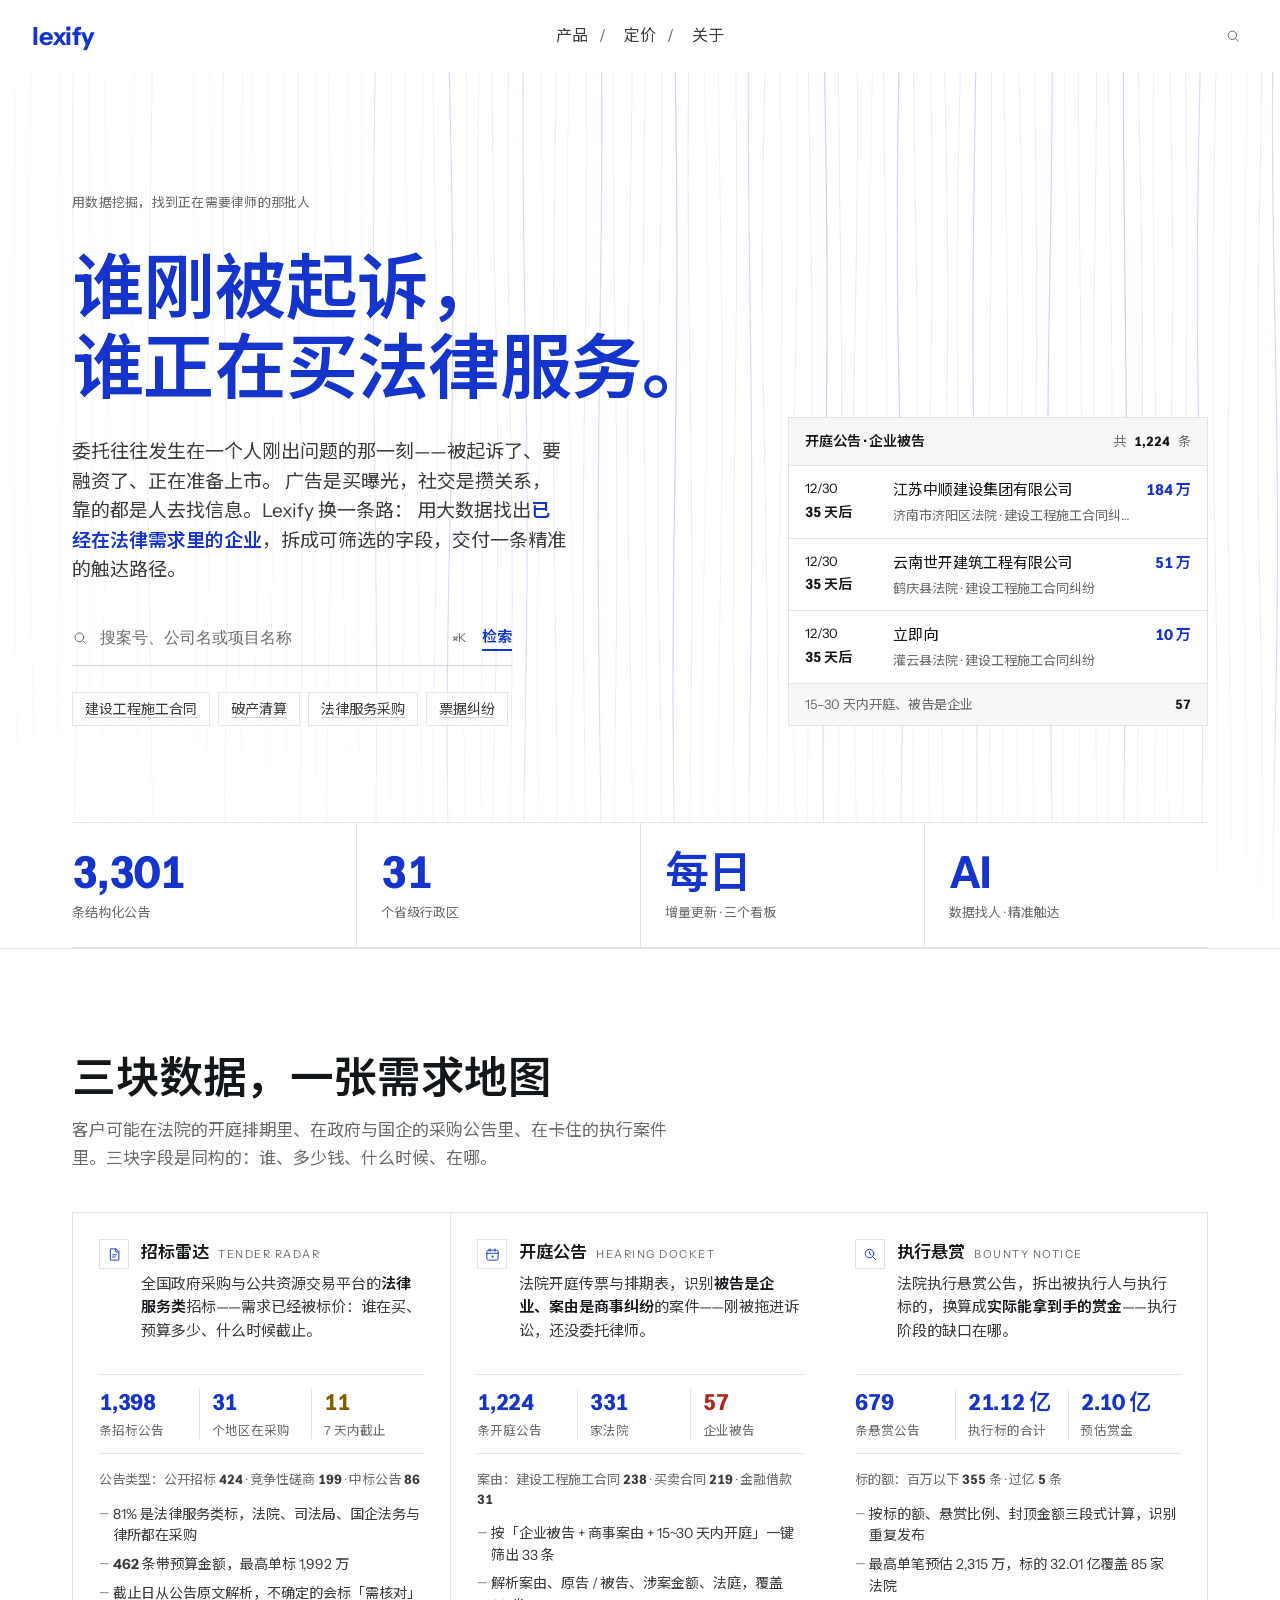
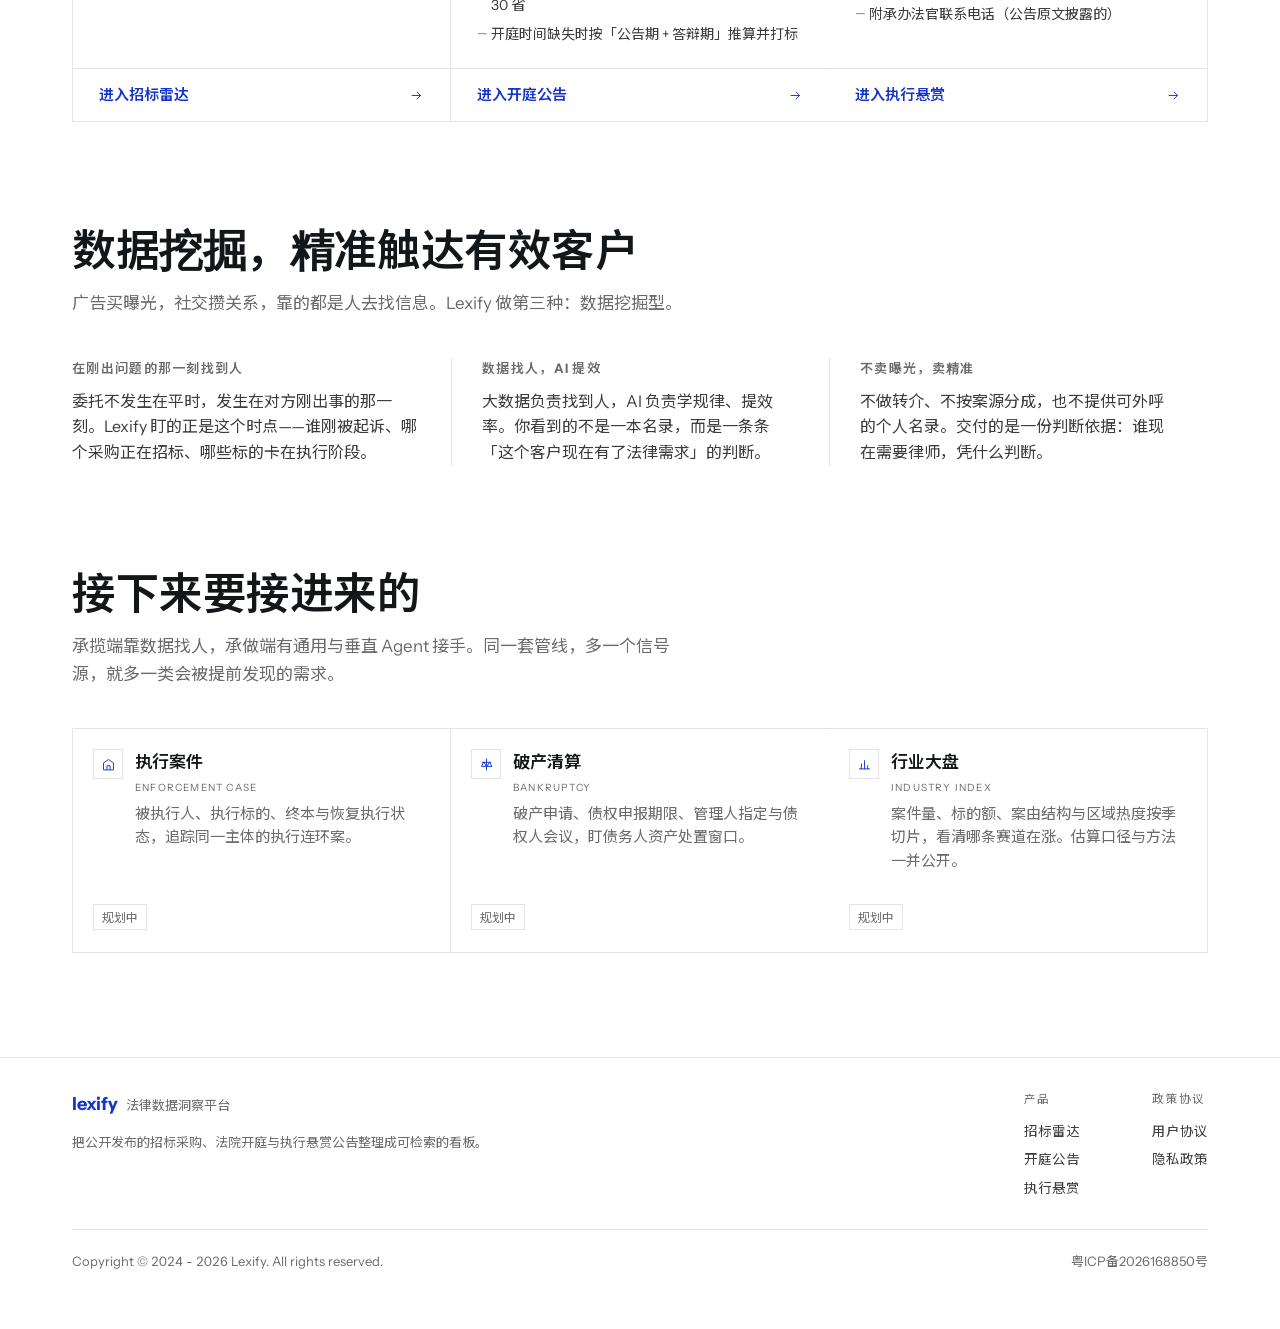
==== commit 63a232b3: "feat: 导航撤掉文档菜单，统一页脚，顶栏补齐检索图标" ====
--- a/web/index.html
+++ b/web/index.html
@@ -36,14 +36,6 @@
       </div>
     </div>
     <a href="pricing.html">定价</a>
-    <div class="nav-drop">
-      <a href="terms.html" aria-haspopup="true">文档</a>
-      <div class="nav-drop-menu" role="menu">
-        <a role="menuitem" href="terms.html"><b>用户协议</b><em>Terms</em></a>
-        <a role="menuitem" href="privacy.html"><b>隐私政策</b><em>Privacy</em></a>
-        <a role="menuitem" href="/docs"><b>API 文档</b><em>API Reference</em></a>
-      </div>
-    </div>
     <a href="about.html">关于</a>
   </nav>
 
@@ -337,22 +329,29 @@
 
 </main>
 
-<footer class="foot" id="about">
-  <div class="wrap foot-in">
-    <div class="foot-brand">
-      <span class="logo sm" aria-hidden="true">
-        <svg viewBox="0 0 24 24" fill="none">
-          <path d="M7.8 4.4Q7 4.4 7 5.2v13.5h10v-2.2a1.1 1.1 0 0 0-1.1-1.1h-5.7V4.4z" fill="currentColor"/>
-        </svg>
-      </span>
-      <div>
-        <strong>lexify</strong>
-        <p>法律数据洞察平台</p>
-      </div>
-    </div>
-    <div class="foot-legal">
-      <p class="foot-note">© 2026 lexify. All rights reserved.</p>
-      <p class="foot-links"><a href="terms.html">用户协议</a><a href="privacy.html">隐私政策</a></p>
+<footer class="foot">
+  <div class="wrap">
+    <div class="foot-top">
+      <div class="foot-about">
+        <a class="foot-brand" href="index.html"><strong>lexify</strong><span>法律数据洞察平台</span></a>
+        <p class="foot-desc">把公开发布的招标采购、法院开庭与执行悬赏公告整理成可检索的看板。</p>
+      </div>
+      <nav class="foot-cols" aria-label="页脚导航">
+        <div class="foot-col">
+          <h4>产品</h4>
+          <a href="tender.html">招标雷达</a>
+          <a href="hearing.html">开庭公告</a>
+          <a href="bounty.html">执行悬赏</a>
+        </div>
+        <div class="foot-col">
+          <h4>政策协议</h4>
+          <a href="terms.html">用户协议</a>
+          <a href="privacy.html">隐私政策</a>
+        </div>
+      </nav>
+    </div>
+    <div class="foot-bottom">
+      <p class="foot-note">Copyright © 2024 - 2026 Lexify. All rights reserved.</p>
       <a class="foot-icp" href="https://beian.miit.gov.cn/" target="_blank" rel="noopener noreferrer">粤ICP备2026168850号</a>
     </div>
   </div>
--- a/web/millennium.css
+++ b/web/millennium.css
@@ -811,3 +811,45 @@
   html[data-mlp] .topbar > .nav a,
   html[data-mlp] .topbar > .btabs a { height: auto; padding: 4px 0; font-size: 15px; }
 }
+
+/* ── 16. 页脚（品牌 + 两列链接 + 版权/备案） ───────── */
+html[data-mlp] .foot .wrap { padding-top: 0; }
+html[data-mlp] .foot-top {
+  display: flex; justify-content: space-between; align-items: flex-start;
+  gap: 64px; padding-bottom: 30px;
+}
+html[data-mlp] .foot-about { max-width: 420px; }
+html[data-mlp] .foot-brand {
+  display: inline-flex; align-items: baseline; gap: 8px;
+  text-decoration: none; color: var(--text);
+}
+html[data-mlp] .foot-brand strong {
+  font-size: 18px; font-weight: 600; color: var(--blue); letter-spacing: -0.01em;
+}
+html[data-mlp] .foot-brand span { font-size: 13px; color: var(--blue-56); }
+html[data-mlp] .foot-desc {
+  margin: 12px 0 0; font-size: 13px; line-height: 1.8; color: var(--blue-56);
+}
+html[data-mlp] .foot-cols { display: flex; gap: 72px; }
+html[data-mlp] .foot-col { display: flex; flex-direction: column; gap: 7px; }
+html[data-mlp] .foot-col h4 {
+  margin: 0 0 5px; font-size: 11.5px; font-weight: 500; letter-spacing: 0.12em;
+  text-transform: uppercase; color: var(--blue-56);
+}
+html[data-mlp] .foot-col a {
+  font-size: 13.5px; color: var(--blue-72); text-decoration: none;
+  transition: color .14s ease;
+}
+html[data-mlp] .foot-col a:hover { color: var(--blue); }
+html[data-mlp] .foot-bottom {
+  display: flex; justify-content: space-between; align-items: center;
+  gap: 16px; padding-top: 20px; border-top: 1px solid var(--blue-18);
+}
+html[data-mlp] .foot-bottom .foot-note { margin: 0; font-size: 13px; color: var(--blue-56); }
+html[data-mlp] .foot-bottom .foot-icp { margin: 0; font-size: 13px; }
+
+@media (max-width: 900px) {
+  html[data-mlp] .foot-top { flex-direction: column; gap: 32px; }
+  html[data-mlp] .foot-cols { gap: 56px; }
+  html[data-mlp] .foot-bottom { flex-direction: column; align-items: flex-start; gap: 10px; }
+}
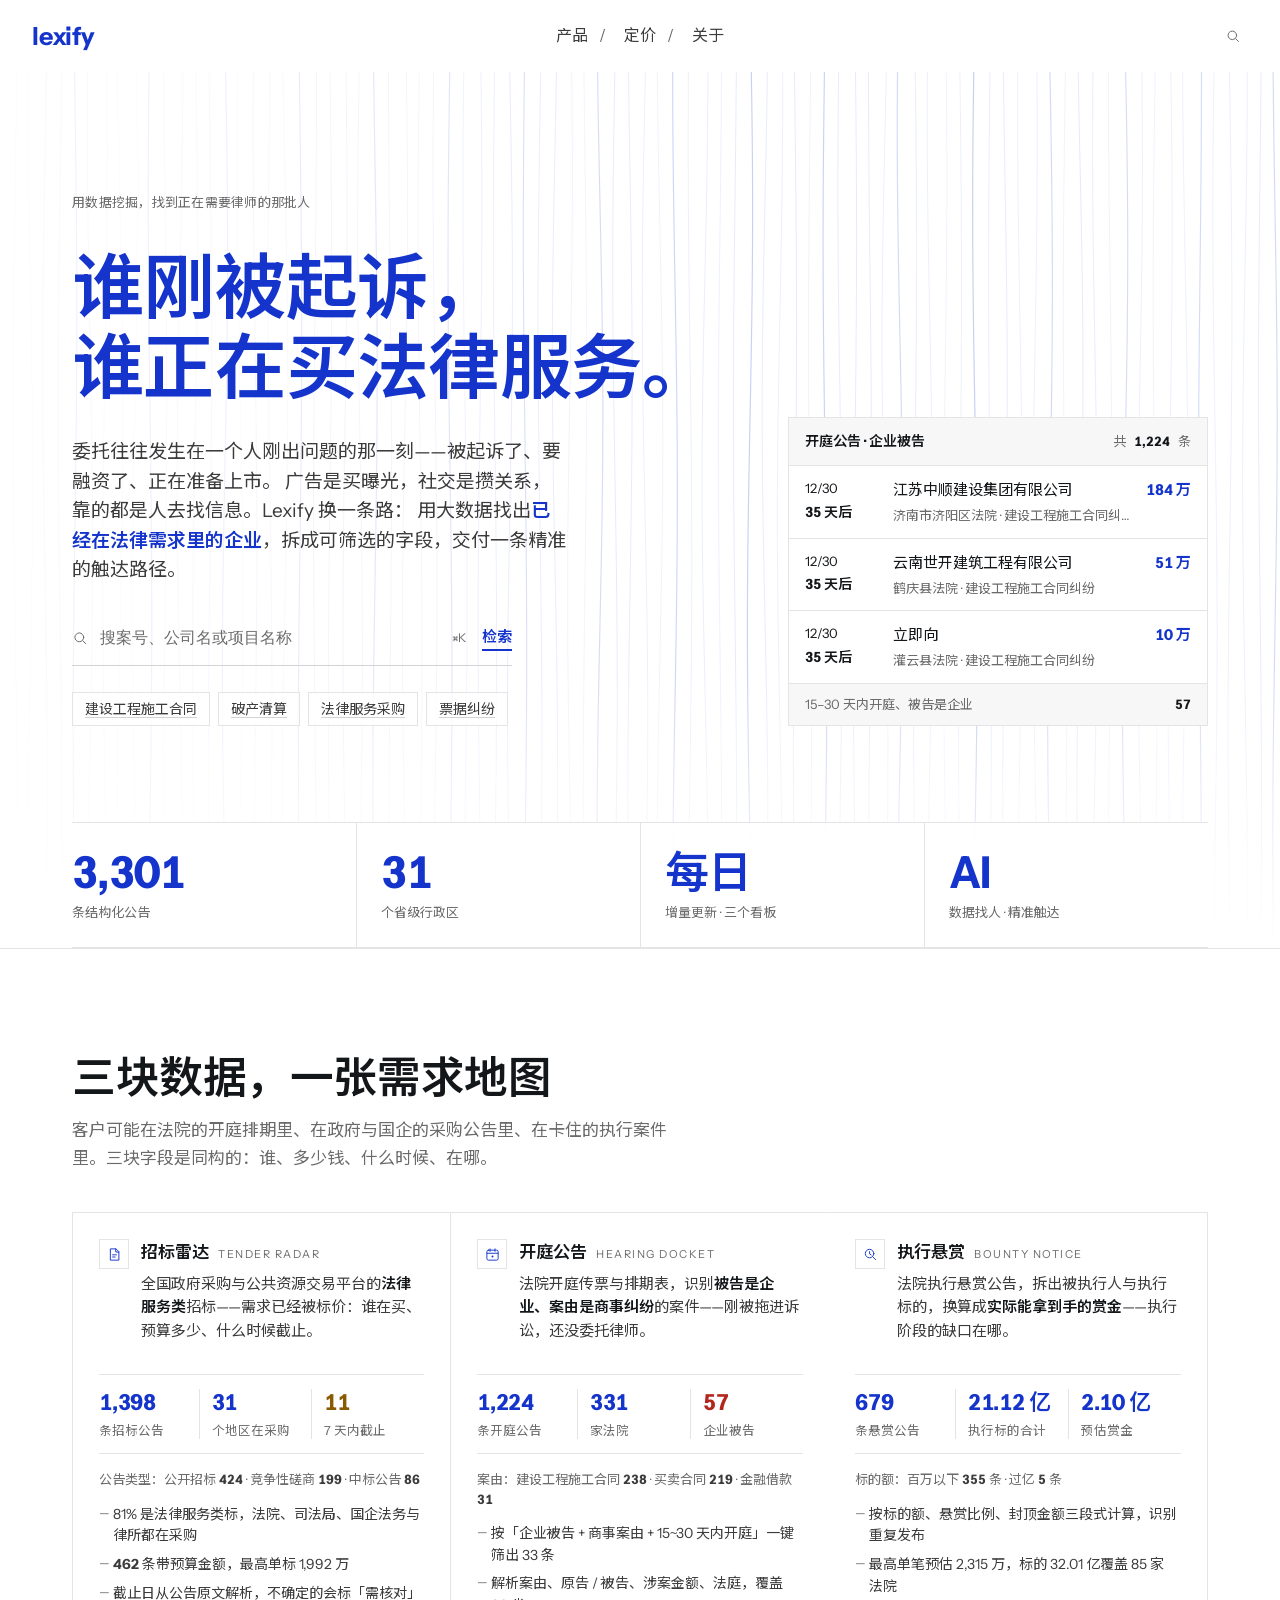
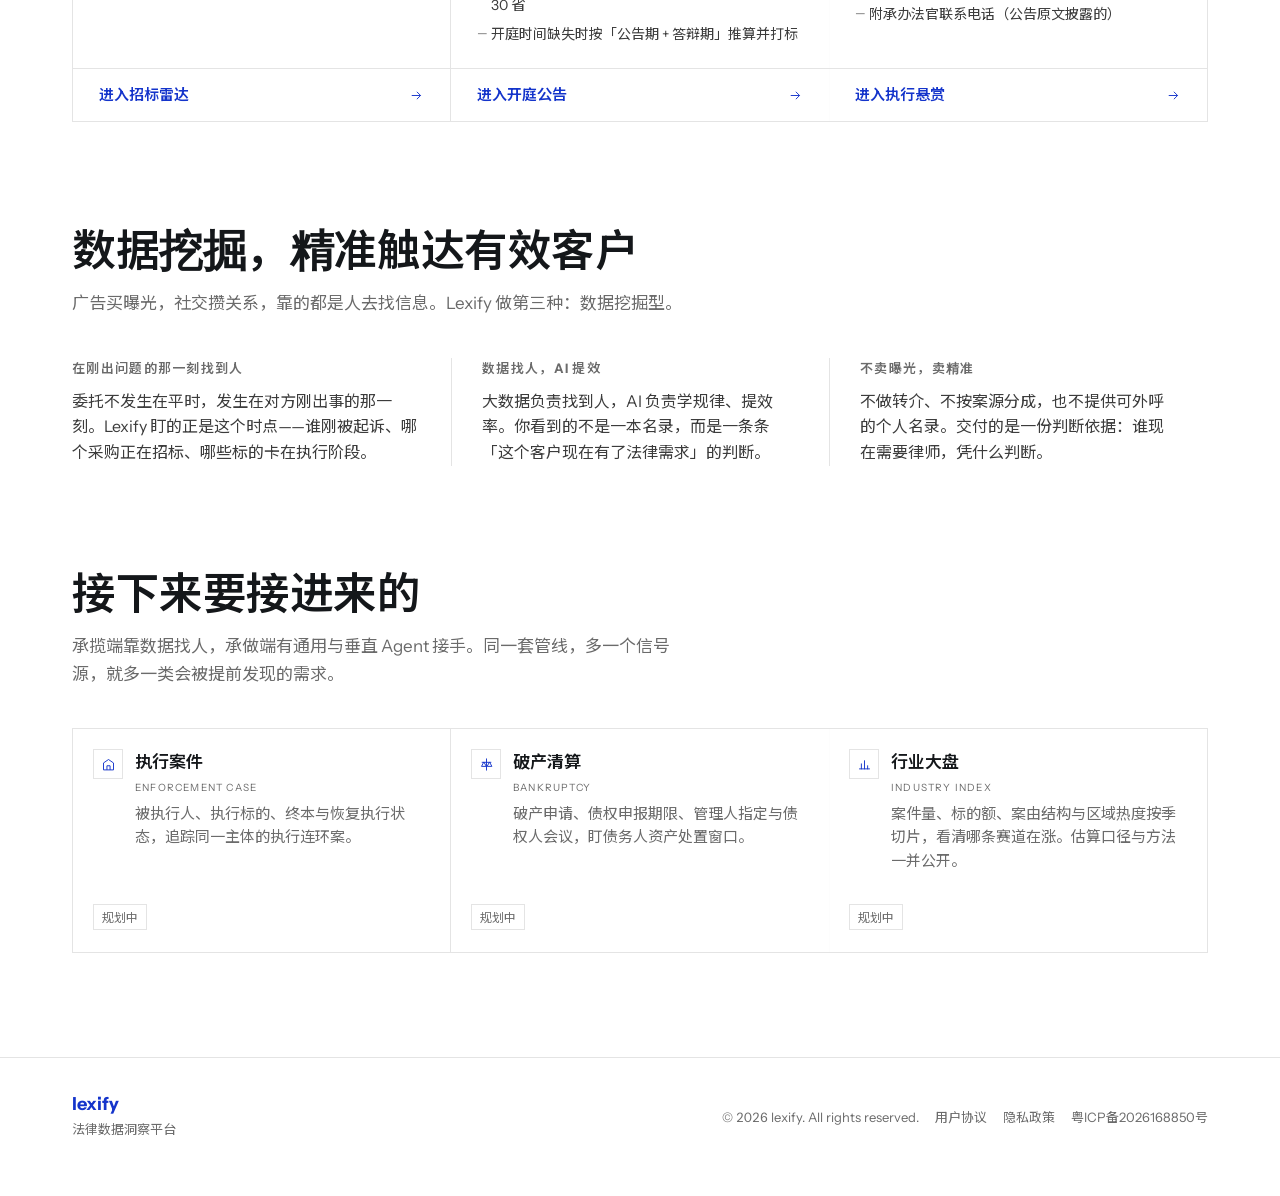
==== commit 596ce19b: "revert: 页脚恢复原样，保留导航与检索图标的改动" ====
--- a/web/index.html
+++ b/web/index.html
@@ -329,29 +329,22 @@
 
 </main>
 
-<footer class="foot">
-  <div class="wrap">
-    <div class="foot-top">
-      <div class="foot-about">
-        <a class="foot-brand" href="index.html"><strong>lexify</strong><span>法律数据洞察平台</span></a>
-        <p class="foot-desc">把公开发布的招标采购、法院开庭与执行悬赏公告整理成可检索的看板。</p>
-      </div>
-      <nav class="foot-cols" aria-label="页脚导航">
-        <div class="foot-col">
-          <h4>产品</h4>
-          <a href="tender.html">招标雷达</a>
-          <a href="hearing.html">开庭公告</a>
-          <a href="bounty.html">执行悬赏</a>
-        </div>
-        <div class="foot-col">
-          <h4>政策协议</h4>
-          <a href="terms.html">用户协议</a>
-          <a href="privacy.html">隐私政策</a>
-        </div>
-      </nav>
-    </div>
-    <div class="foot-bottom">
-      <p class="foot-note">Copyright © 2024 - 2026 Lexify. All rights reserved.</p>
+<footer class="foot" id="about">
+  <div class="wrap foot-in">
+    <div class="foot-brand">
+      <span class="logo sm" aria-hidden="true">
+        <svg viewBox="0 0 24 24" fill="none">
+          <path d="M7.8 4.4Q7 4.4 7 5.2v13.5h10v-2.2a1.1 1.1 0 0 0-1.1-1.1h-5.7V4.4z" fill="currentColor"/>
+        </svg>
+      </span>
+      <div>
+        <strong>lexify</strong>
+        <p>法律数据洞察平台</p>
+      </div>
+    </div>
+    <div class="foot-legal">
+      <p class="foot-note">© 2026 lexify. All rights reserved.</p>
+      <p class="foot-links"><a href="terms.html">用户协议</a><a href="privacy.html">隐私政策</a></p>
       <a class="foot-icp" href="https://beian.miit.gov.cn/" target="_blank" rel="noopener noreferrer">粤ICP备2026168850号</a>
     </div>
   </div>
--- a/web/millennium.css
+++ b/web/millennium.css
@@ -811,45 +811,3 @@
   html[data-mlp] .topbar > .nav a,
   html[data-mlp] .topbar > .btabs a { height: auto; padding: 4px 0; font-size: 15px; }
 }
-
-/* ── 16. 页脚（品牌 + 两列链接 + 版权/备案） ───────── */
-html[data-mlp] .foot .wrap { padding-top: 0; }
-html[data-mlp] .foot-top {
-  display: flex; justify-content: space-between; align-items: flex-start;
-  gap: 64px; padding-bottom: 30px;
-}
-html[data-mlp] .foot-about { max-width: 420px; }
-html[data-mlp] .foot-brand {
-  display: inline-flex; align-items: baseline; gap: 8px;
-  text-decoration: none; color: var(--text);
-}
-html[data-mlp] .foot-brand strong {
-  font-size: 18px; font-weight: 600; color: var(--blue); letter-spacing: -0.01em;
-}
-html[data-mlp] .foot-brand span { font-size: 13px; color: var(--blue-56); }
-html[data-mlp] .foot-desc {
-  margin: 12px 0 0; font-size: 13px; line-height: 1.8; color: var(--blue-56);
-}
-html[data-mlp] .foot-cols { display: flex; gap: 72px; }
-html[data-mlp] .foot-col { display: flex; flex-direction: column; gap: 7px; }
-html[data-mlp] .foot-col h4 {
-  margin: 0 0 5px; font-size: 11.5px; font-weight: 500; letter-spacing: 0.12em;
-  text-transform: uppercase; color: var(--blue-56);
-}
-html[data-mlp] .foot-col a {
-  font-size: 13.5px; color: var(--blue-72); text-decoration: none;
-  transition: color .14s ease;
-}
-html[data-mlp] .foot-col a:hover { color: var(--blue); }
-html[data-mlp] .foot-bottom {
-  display: flex; justify-content: space-between; align-items: center;
-  gap: 16px; padding-top: 20px; border-top: 1px solid var(--blue-18);
-}
-html[data-mlp] .foot-bottom .foot-note { margin: 0; font-size: 13px; color: var(--blue-56); }
-html[data-mlp] .foot-bottom .foot-icp { margin: 0; font-size: 13px; }
-
-@media (max-width: 900px) {
-  html[data-mlp] .foot-top { flex-direction: column; gap: 32px; }
-  html[data-mlp] .foot-cols { gap: 56px; }
-  html[data-mlp] .foot-bottom { flex-direction: column; align-items: flex-start; gap: 10px; }
-}
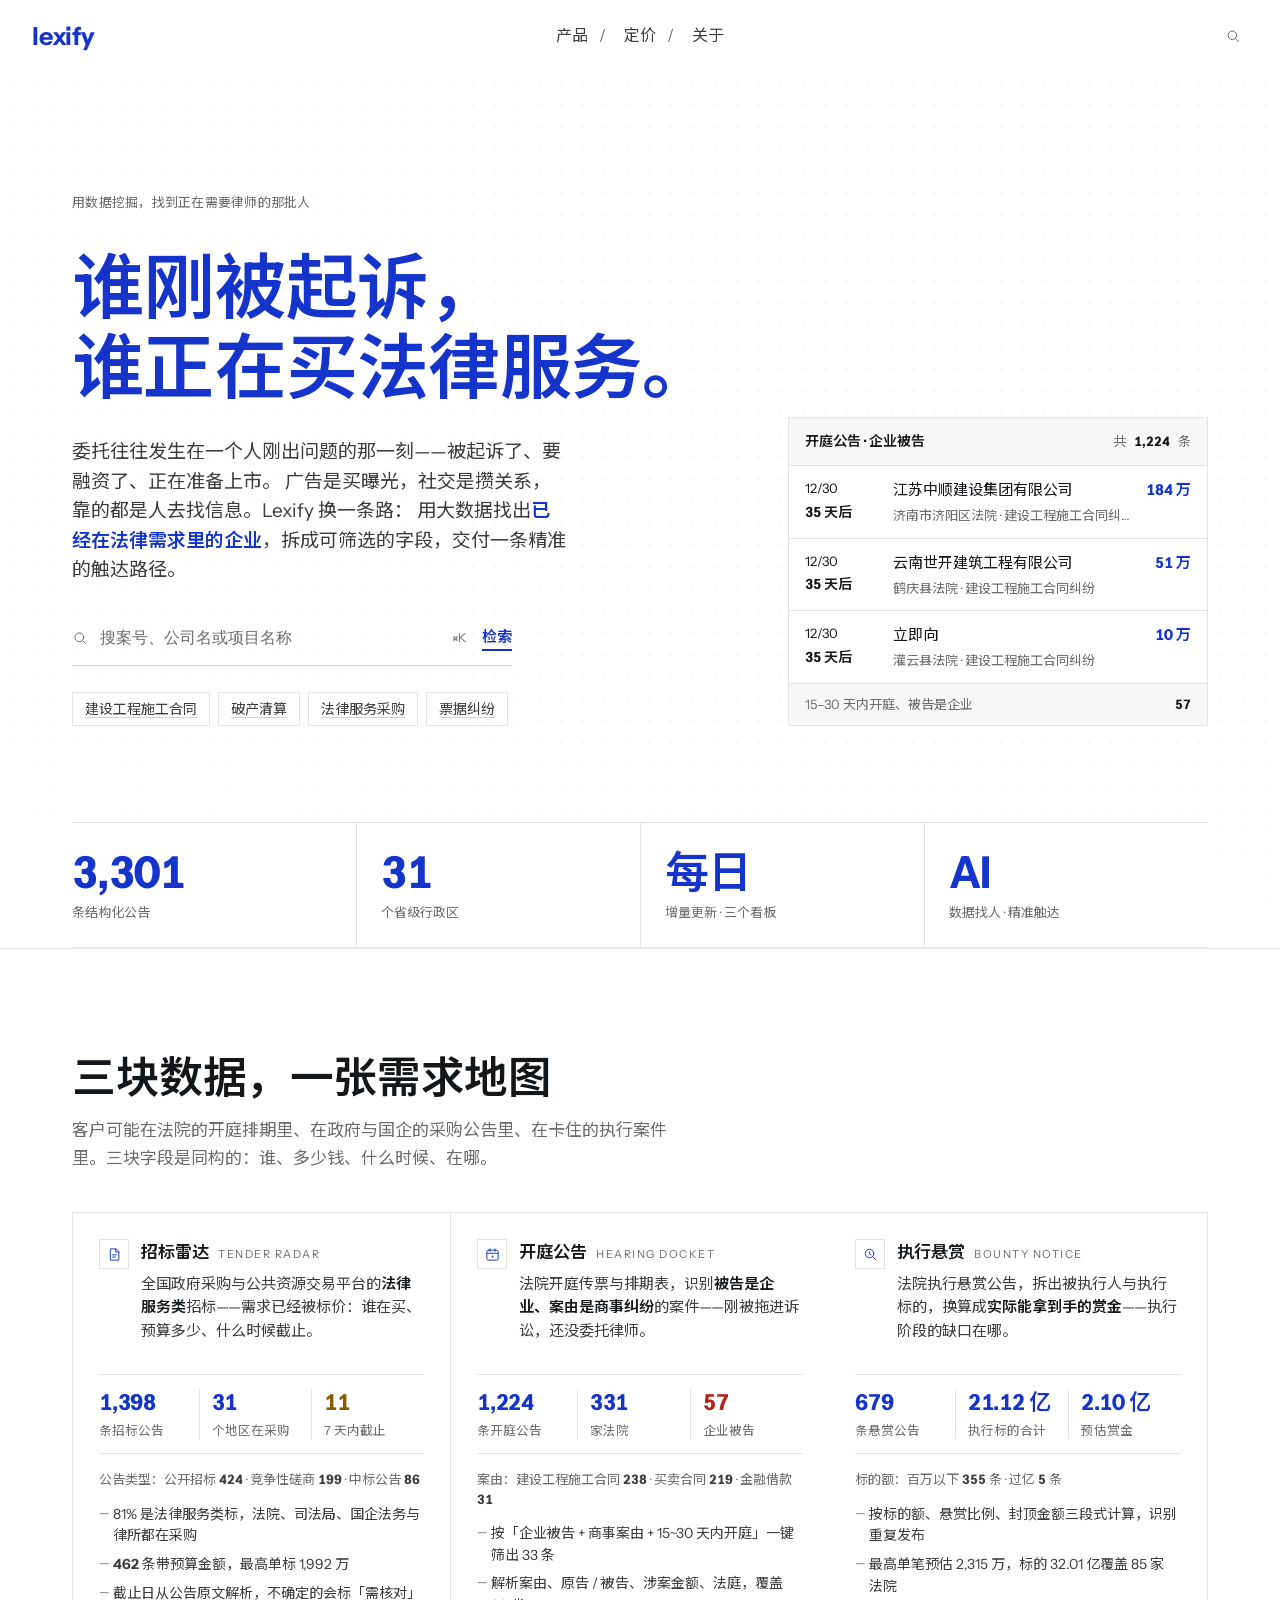
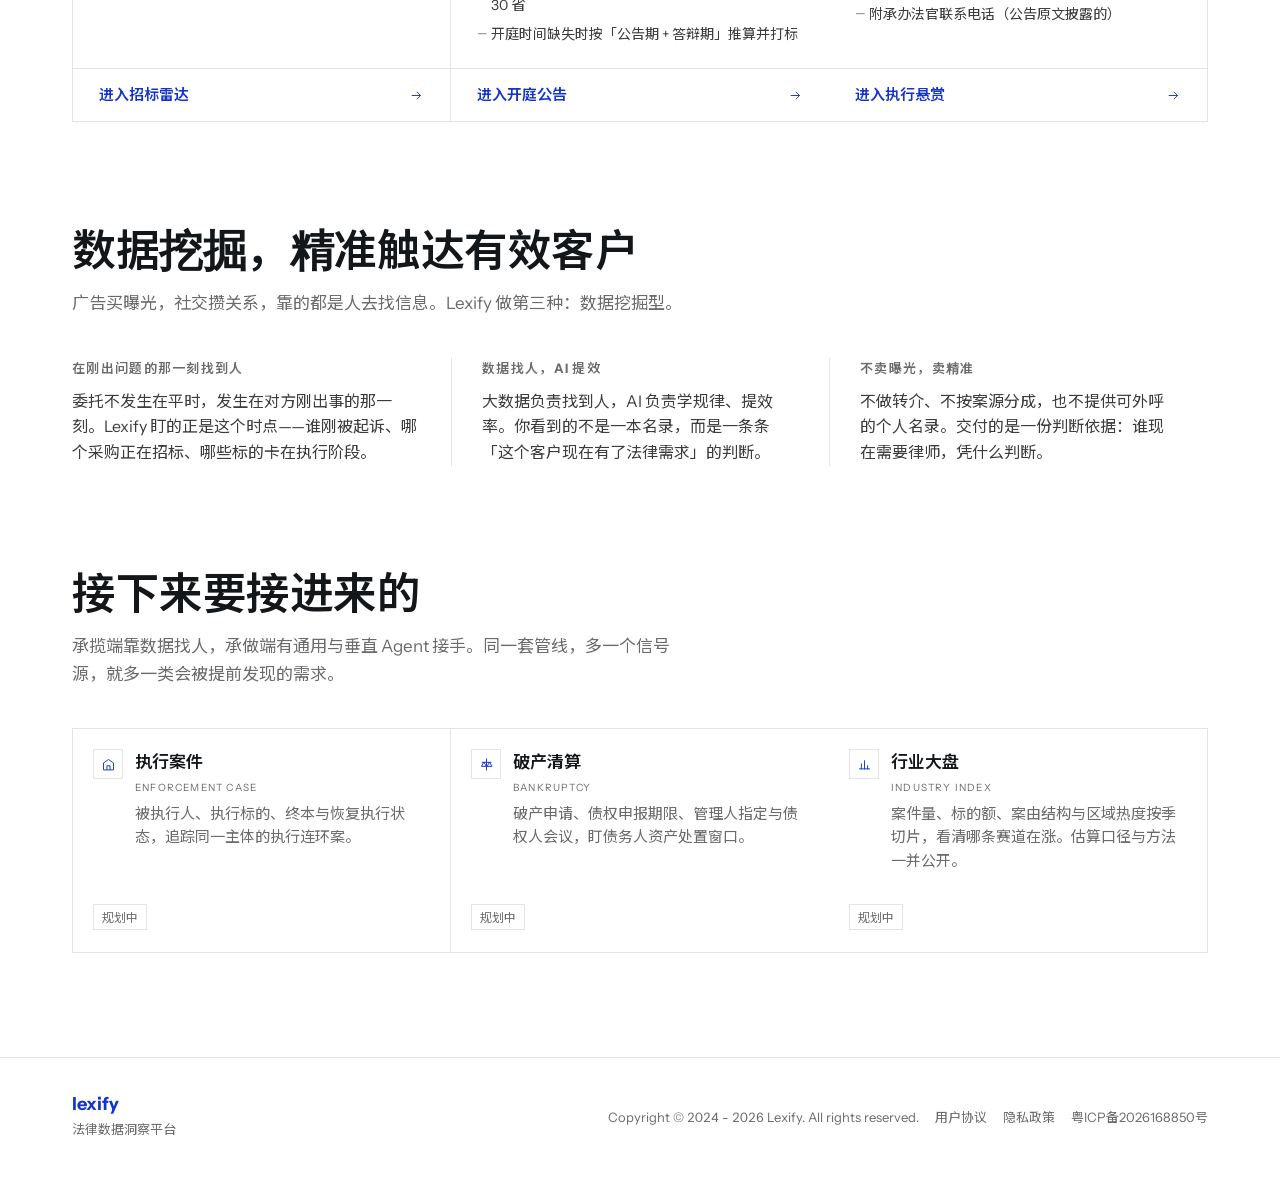
==== commit 488e34de: "style: 页脚版权行改为 Copyright © 2024 - 2026 Lexify. All rights reserved." ====
--- a/web/index.html
+++ b/web/index.html
@@ -343,7 +343,7 @@
       </div>
     </div>
     <div class="foot-legal">
-      <p class="foot-note">© 2026 lexify. All rights reserved.</p>
+      <p class="foot-note">Copyright © 2024 - 2026 Lexify. All rights reserved.</p>
       <p class="foot-links"><a href="terms.html">用户协议</a><a href="privacy.html">隐私政策</a></p>
       <a class="foot-icp" href="https://beian.miit.gov.cn/" target="_blank" rel="noopener noreferrer">粤ICP备2026168850号</a>
     </div>
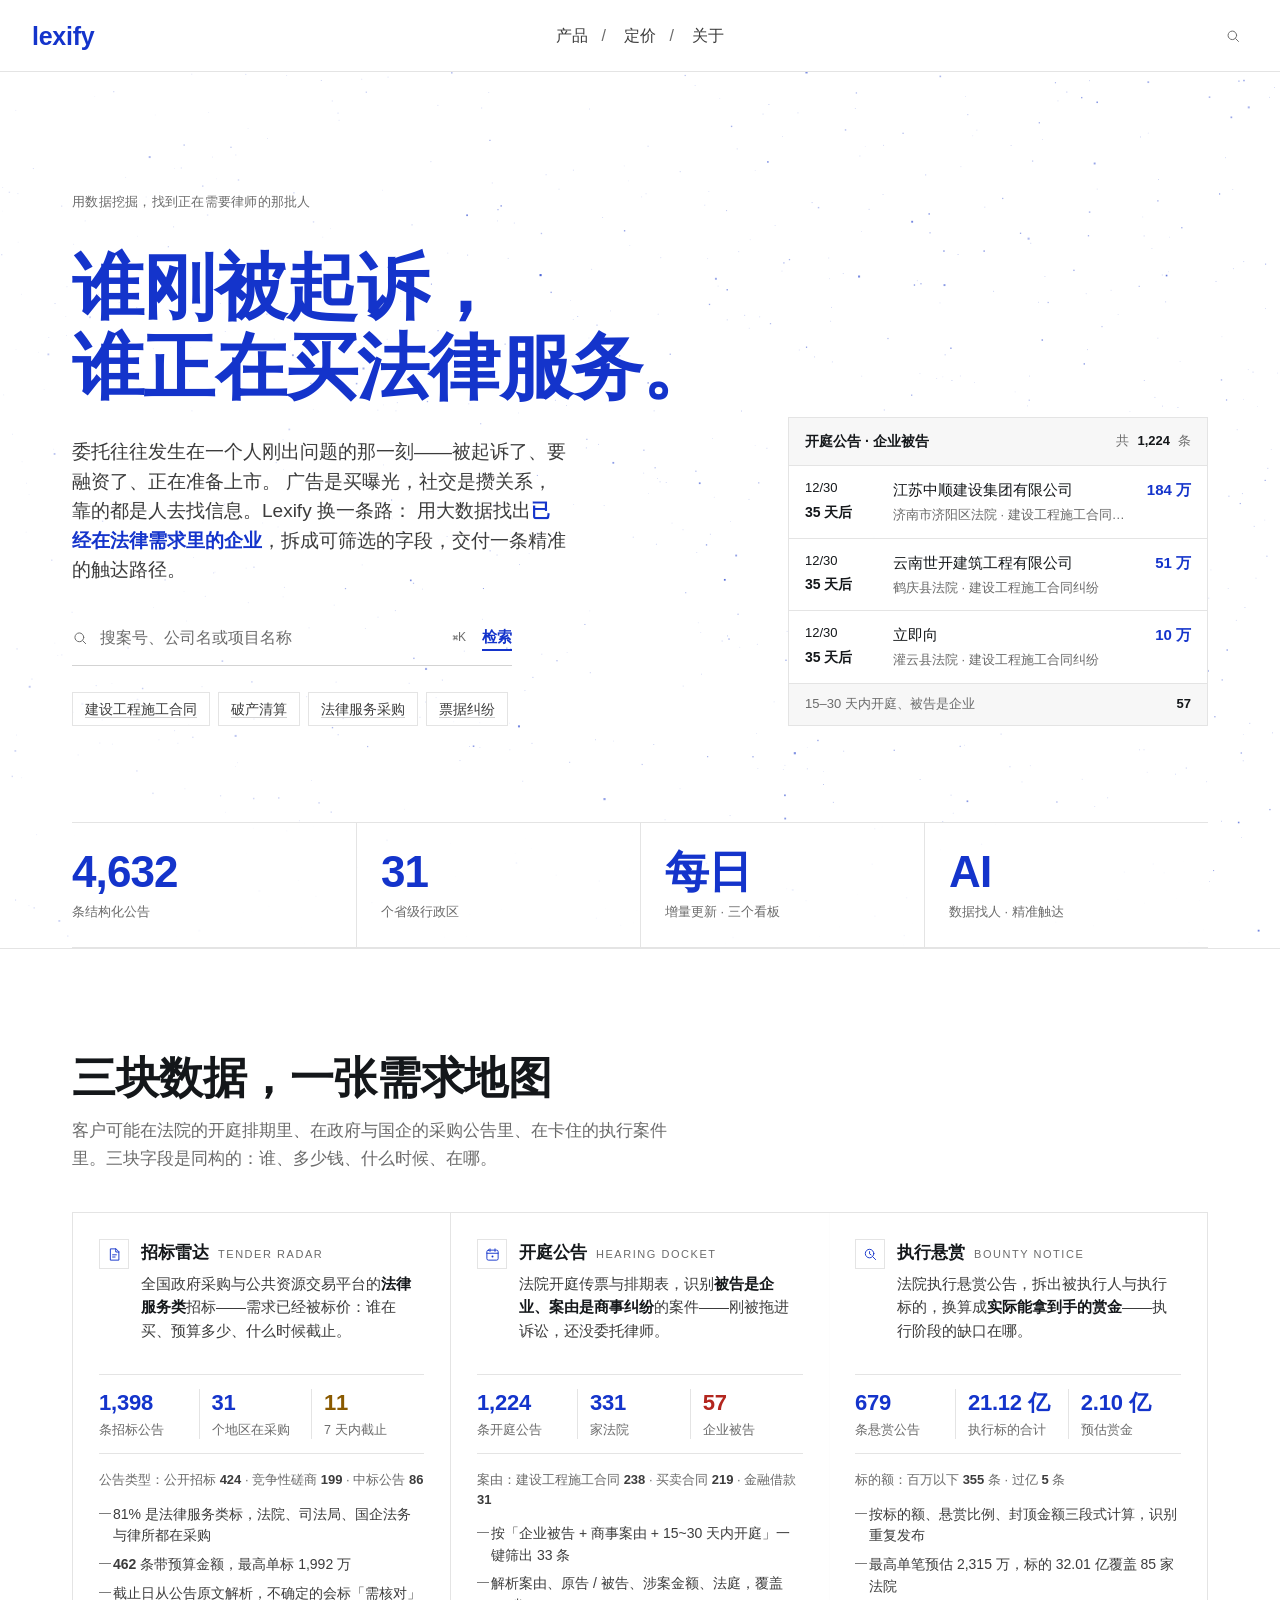
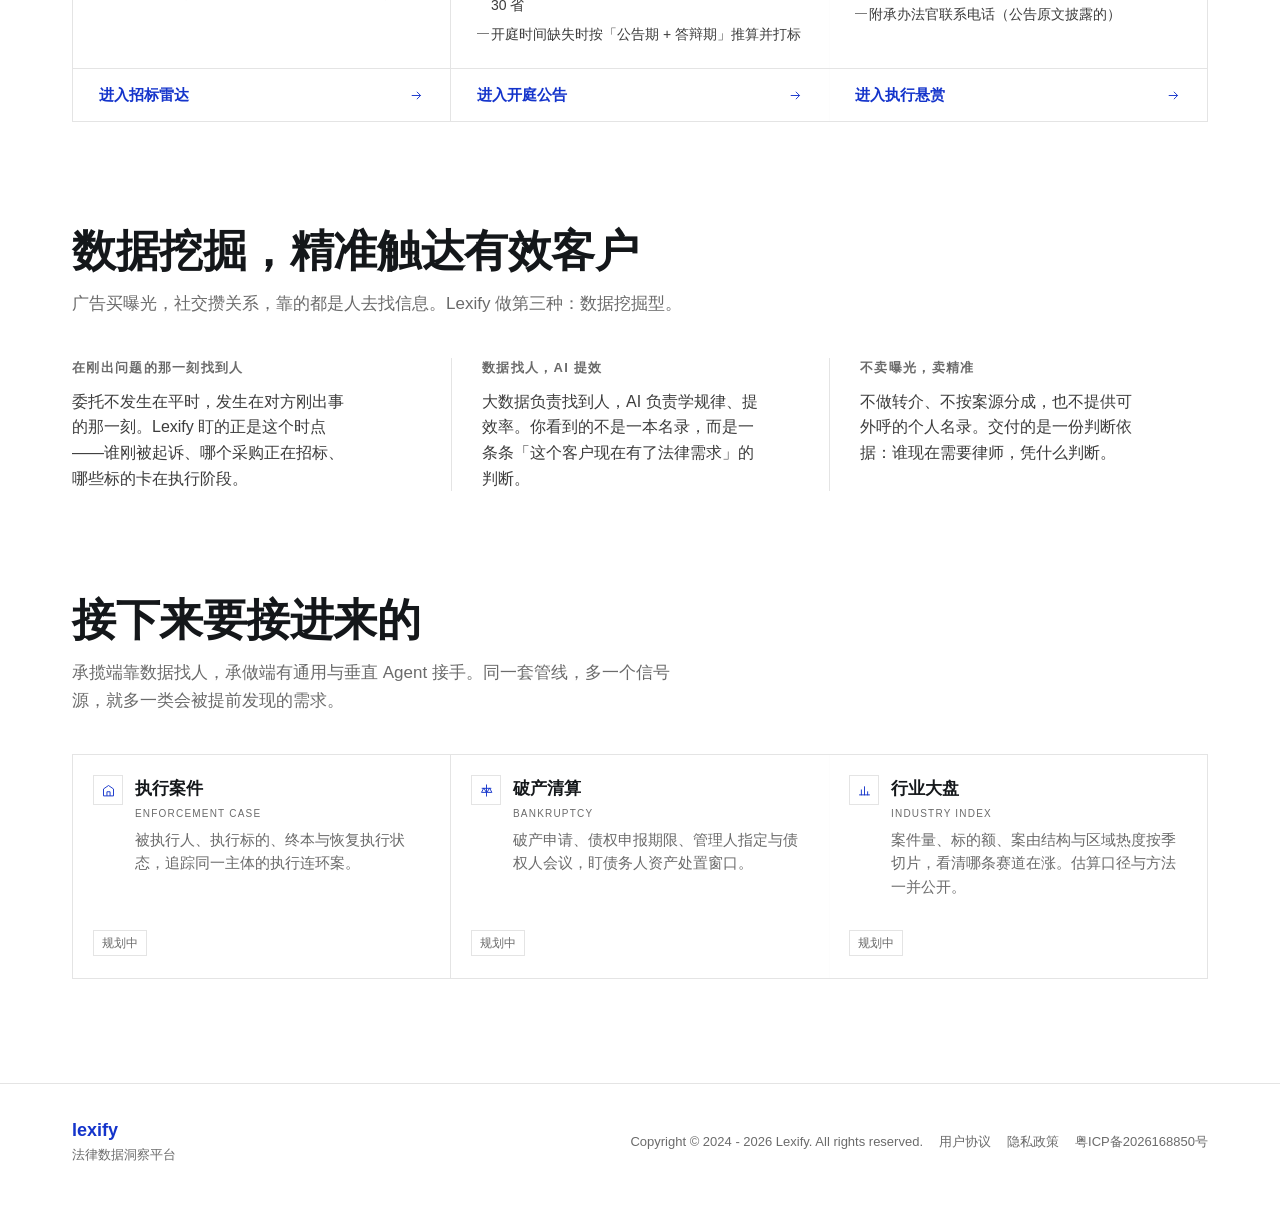
==== commit 275dff68: "feat: 新增证券虚假陈述看板（巨潮资讯证监会处罚公告，1331 条 / 624 家公司）" ====
--- a/web/index.html
+++ b/web/index.html
@@ -33,6 +33,7 @@
         <a role="menuitem" href="tender.html"><b>招标雷达</b><em>Tender Radar</em></a>
         <a role="menuitem" href="hearing.html"><b>开庭公告</b><em>Hearing Docket</em></a>
         <a role="menuitem" href="bounty.html"><b>执行悬赏</b><em>Bounty Notice</em></a>
+        <a role="menuitem" href="falseclaim.html"><b>证券虚假陈述</b><em>Misrepresentation</em></a>
       </div>
     </div>
     <a href="pricing.html">定价</a>
--- a/web/millennium.css
+++ b/web/millennium.css
@@ -22,6 +22,9 @@
    - Instrument Sans：英文与数字（拉丁）
    - Noto Sans SC    ：中文标题与正文（子集了 UI + 数据里出现的 3,113 个汉字）
    两个字体都是 SIL OFL 许可，可随源码分发。 */
+/* 自托管字体已停用（首屏换字会闪一下，改成系统字体栈）。
+   woff2 仍留在 web/fonts/，要恢复就把下面这段注释去掉、并把 --font-sans 改回
+   "Instrument Sans", "Noto Sans SC", …
 @font-face {
   font-family: "Instrument Sans";
   src: url("./fonts/InstrumentSans-Regular.woff2") format("woff2");
@@ -42,6 +45,7 @@
   src: url("./fonts/NotoSansSC-600-subset.woff2") format("woff2");
   font-weight: 600; font-style: normal; font-display: swap;
 }
+*/
 
 /* ── 1. 令牌 ─────────────────────────────────────── */
 html[data-mlp] {
@@ -81,8 +85,9 @@
   --shadow-lg: none;
   --raised: none;
 
-  --font-sans: "Instrument Sans", "Noto Sans SC", "PingFang SC", "Hiragino Sans GB",
-               "Microsoft YaHei", -apple-system, sans-serif;
+  --font-sans: -apple-system, BlinkMacSystemFont, "Segoe UI", "PingFang SC",
+               "Hiragino Sans GB", "Microsoft YaHei", "Noto Sans CJK SC",
+               "Noto Sans SC", Roboto, "Helvetica Neue", Arial, sans-serif;
 }
 
 /* 夜间：同一套蓝反印成夜蓝 */
@@ -132,7 +137,8 @@
   background: var(--nav-bg);
   backdrop-filter: saturate(140%) blur(10px);
   -webkit-backdrop-filter: saturate(140%) blur(10px);
-  border-bottom: 0;
+  /* 与页面其他发丝线（.bhead / .sub-head / .foot）同一根 1px --blue-18 */
+  border-bottom: 1px solid var(--blue-18);
 }
 /* 品牌贴左、导航居中、右侧工具贴右（三栏等分，中间列始终居中） */
 @media (min-width: 901px) {
--- a/web/ai-chat.css
+++ b/web/ai-chat.css
@@ -17,7 +17,7 @@
   right: 24px;
   bottom: 24px;
   z-index: 70;                 /* 高于顶栏 40/50，低于检索浮层 90 与看板弹窗 100 */
-  font-family: var(--font-sans, "Instrument Sans", "Noto Sans SC", -apple-system, sans-serif);
+  font-family: var(--font-sans, -apple-system, "Segoe UI", "Microsoft YaHei", sans-serif);
   color: var(--text, #14171a);
 }
 
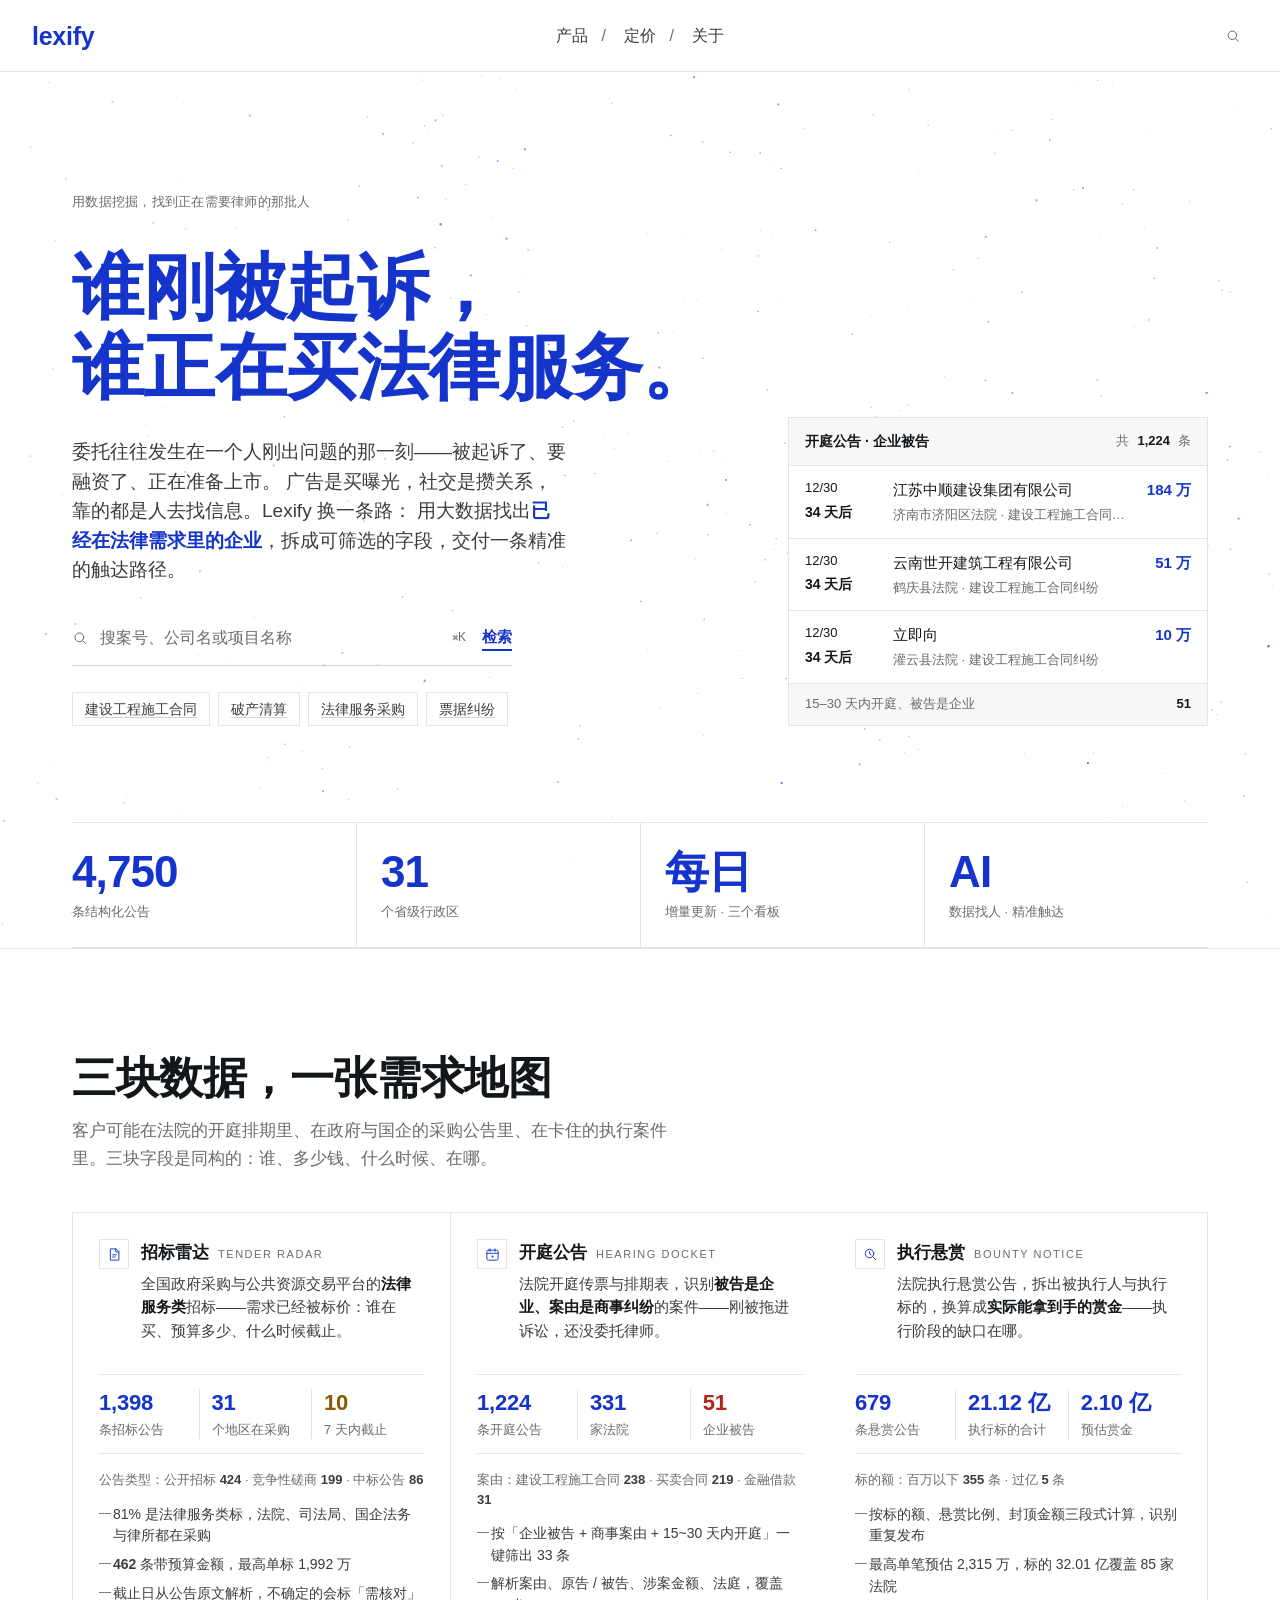
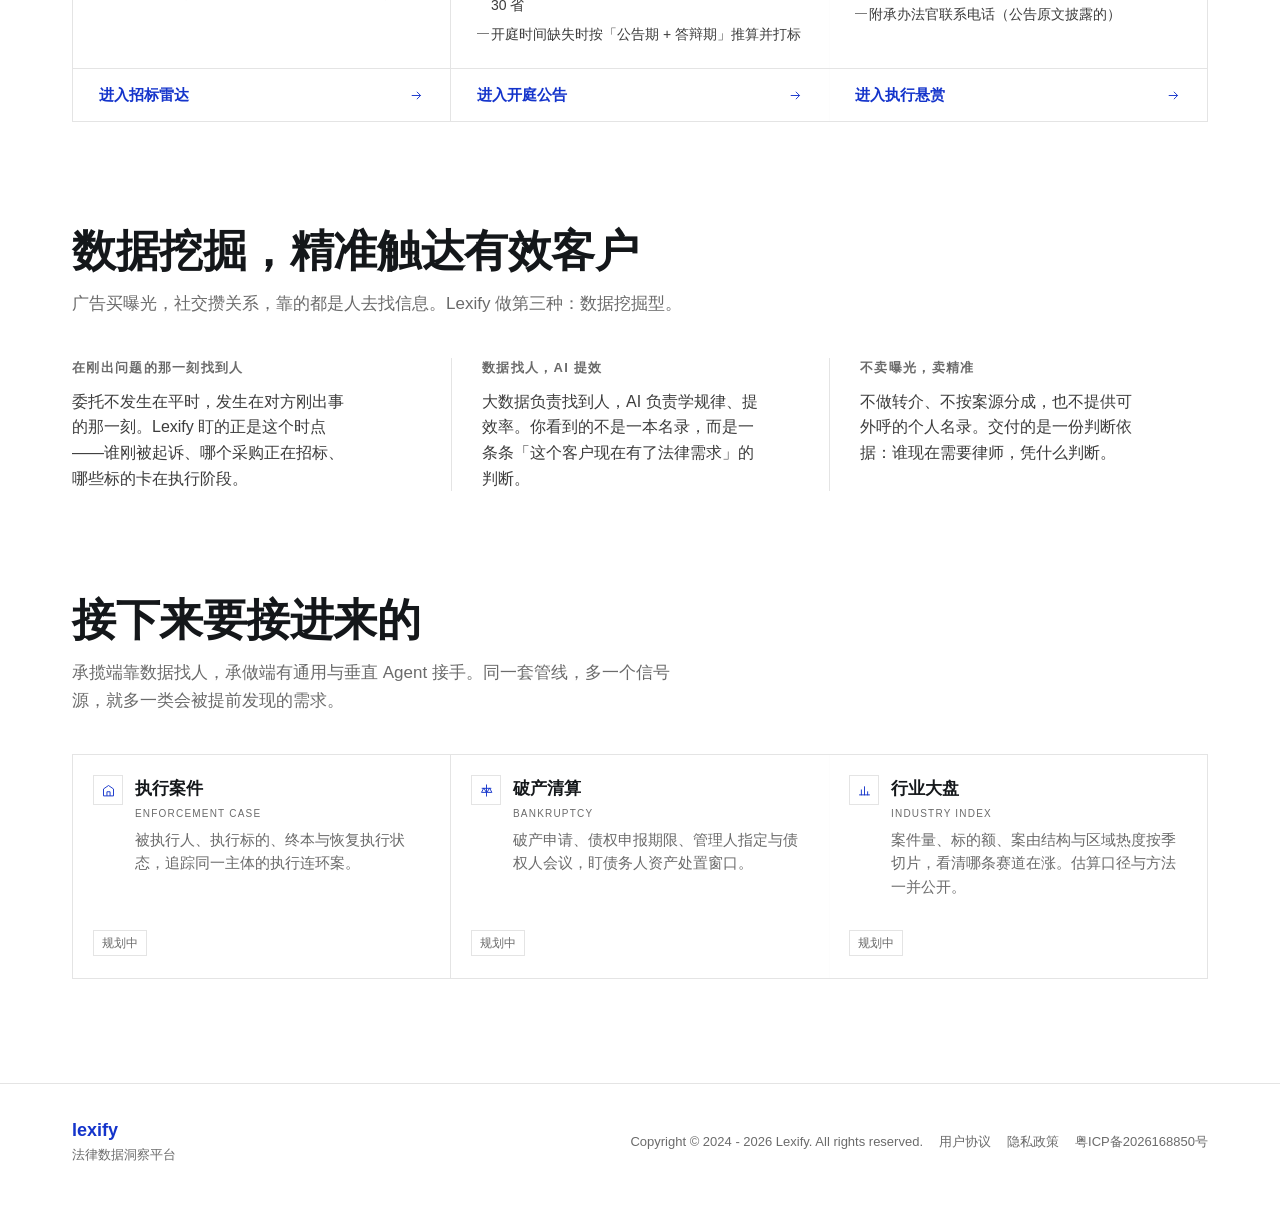
==== commit 338a8e92: "feat: 新增劳动争议看板（招股说明书社保公积金披露，118 家）" ====
--- a/web/index.html
+++ b/web/index.html
@@ -34,6 +34,7 @@
         <a role="menuitem" href="hearing.html"><b>开庭公告</b><em>Hearing Docket</em></a>
         <a role="menuitem" href="bounty.html"><b>执行悬赏</b><em>Bounty Notice</em></a>
         <a role="menuitem" href="falseclaim.html"><b>证券虚假陈述</b><em>Misrepresentation</em></a>
+        <a role="menuitem" href="labor.html"><b>劳动争议</b><em>Labor &amp; Social Insurance</em></a>
       </div>
     </div>
     <a href="pricing.html">定价</a>
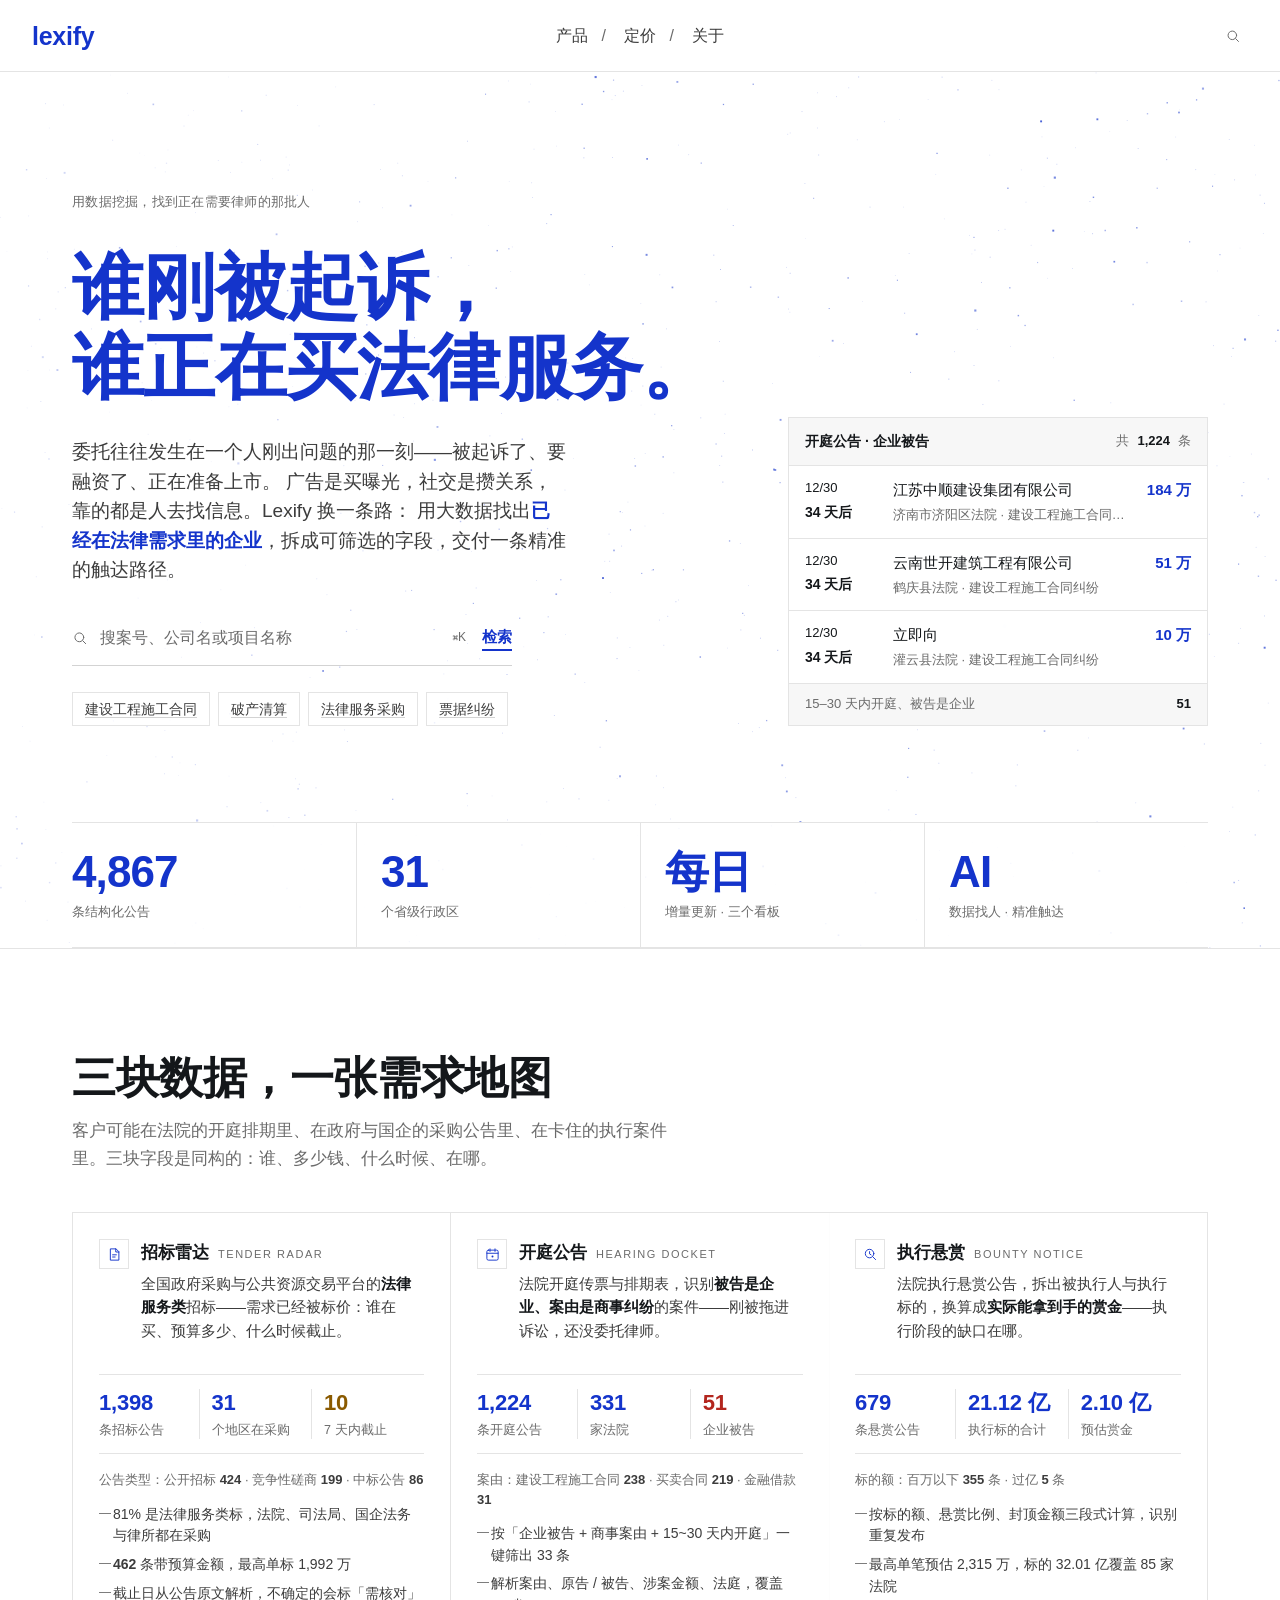
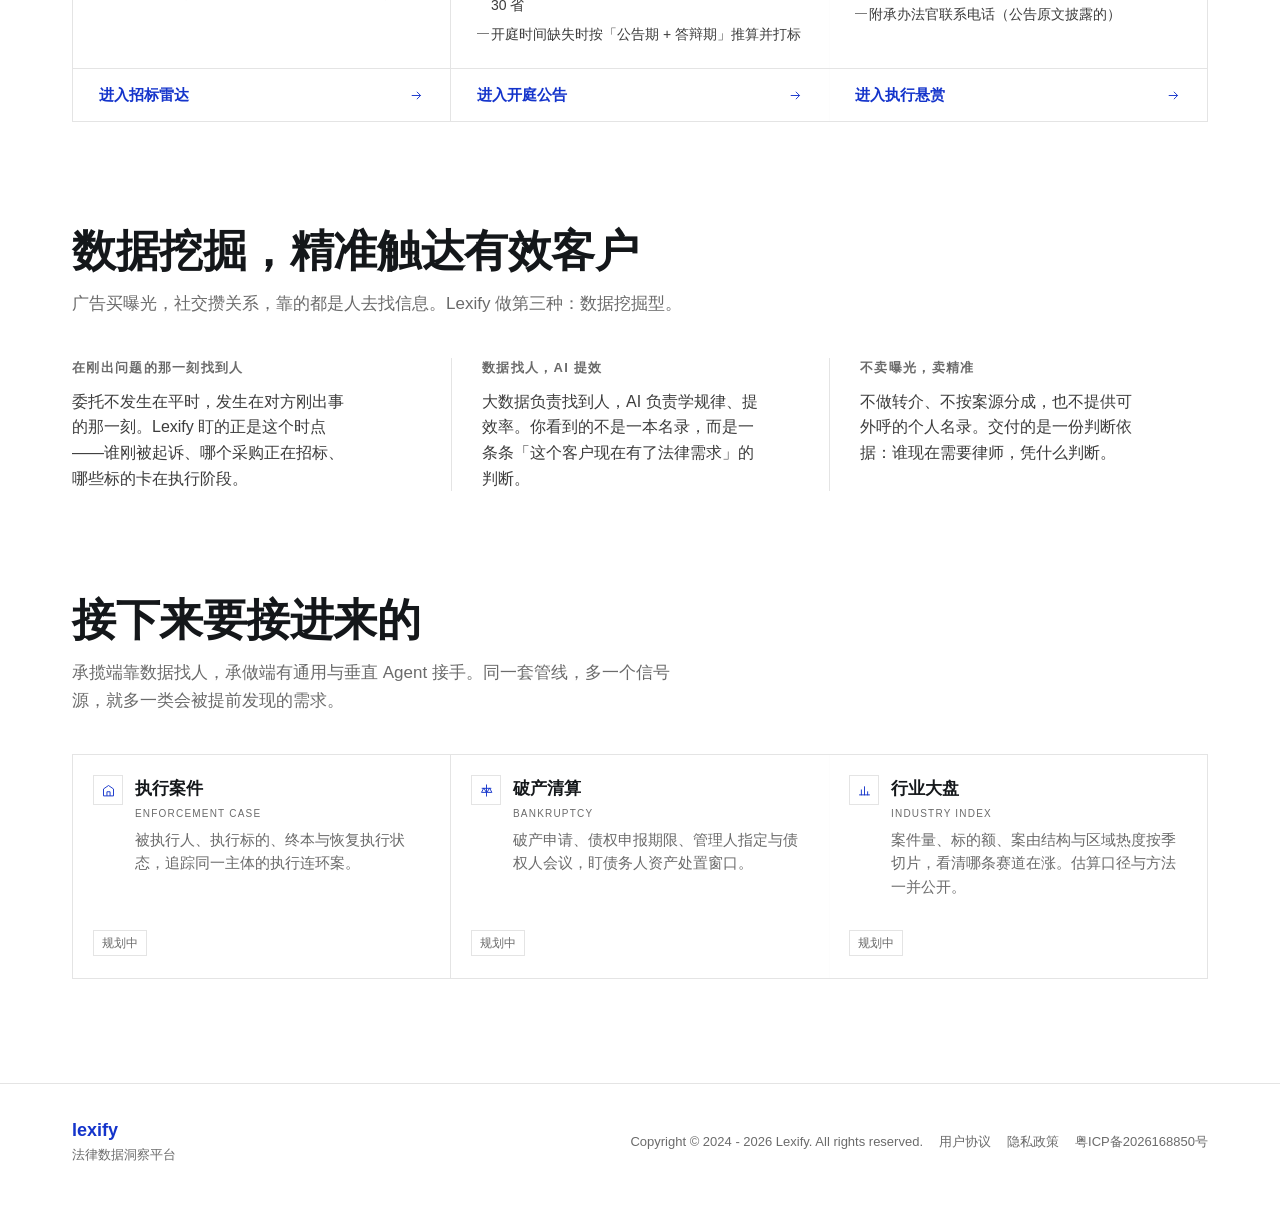
==== commit f3b9d04a: "style: 产品菜单里把「劳动争议」排到「证券虚假陈述」前" ====
--- a/web/index.html
+++ b/web/index.html
@@ -33,8 +33,8 @@
         <a role="menuitem" href="tender.html"><b>招标雷达</b><em>Tender Radar</em></a>
         <a role="menuitem" href="hearing.html"><b>开庭公告</b><em>Hearing Docket</em></a>
         <a role="menuitem" href="bounty.html"><b>执行悬赏</b><em>Bounty Notice</em></a>
+        <a role="menuitem" href="labor.html"><b>劳动争议</b><em>Labor &amp; Social Insurance</em></a>
         <a role="menuitem" href="falseclaim.html"><b>证券虚假陈述</b><em>Misrepresentation</em></a>
-        <a role="menuitem" href="labor.html"><b>劳动争议</b><em>Labor &amp; Social Insurance</em></a>
       </div>
     </div>
     <a href="pricing.html">定价</a>
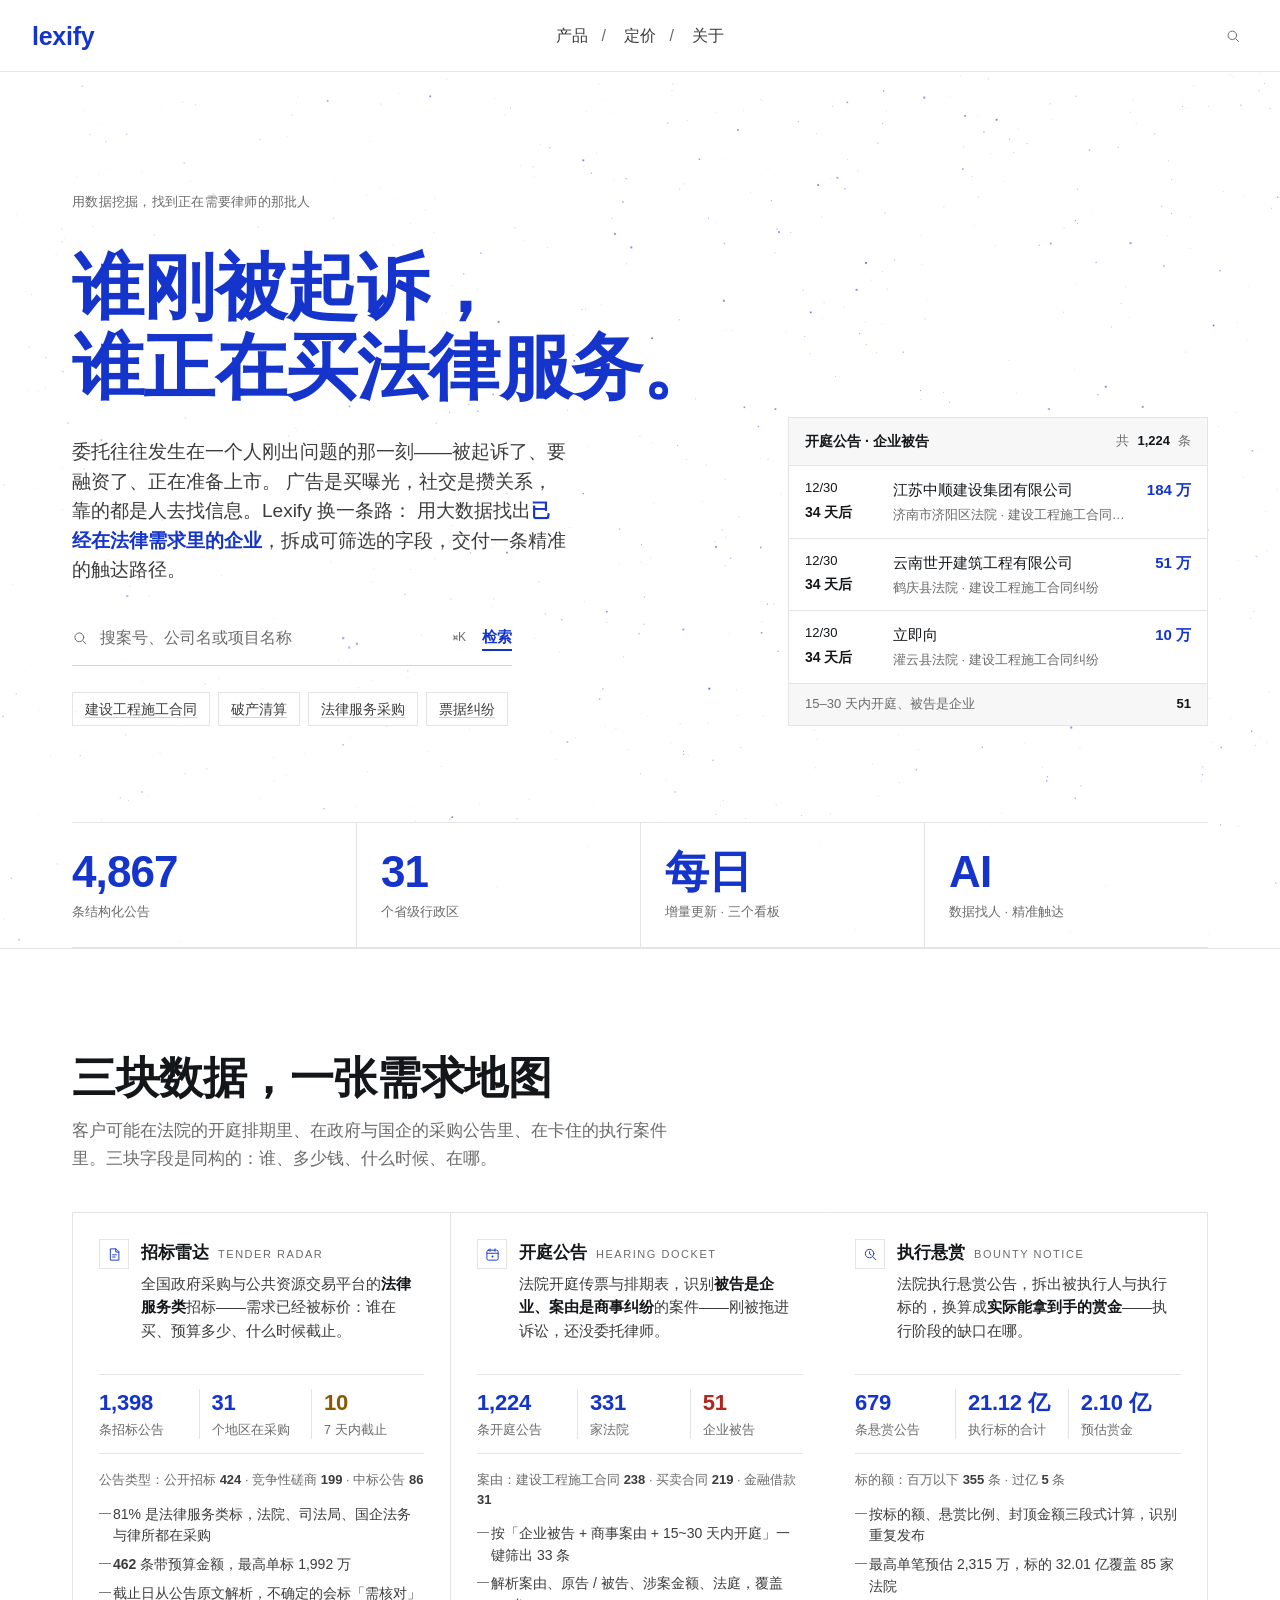
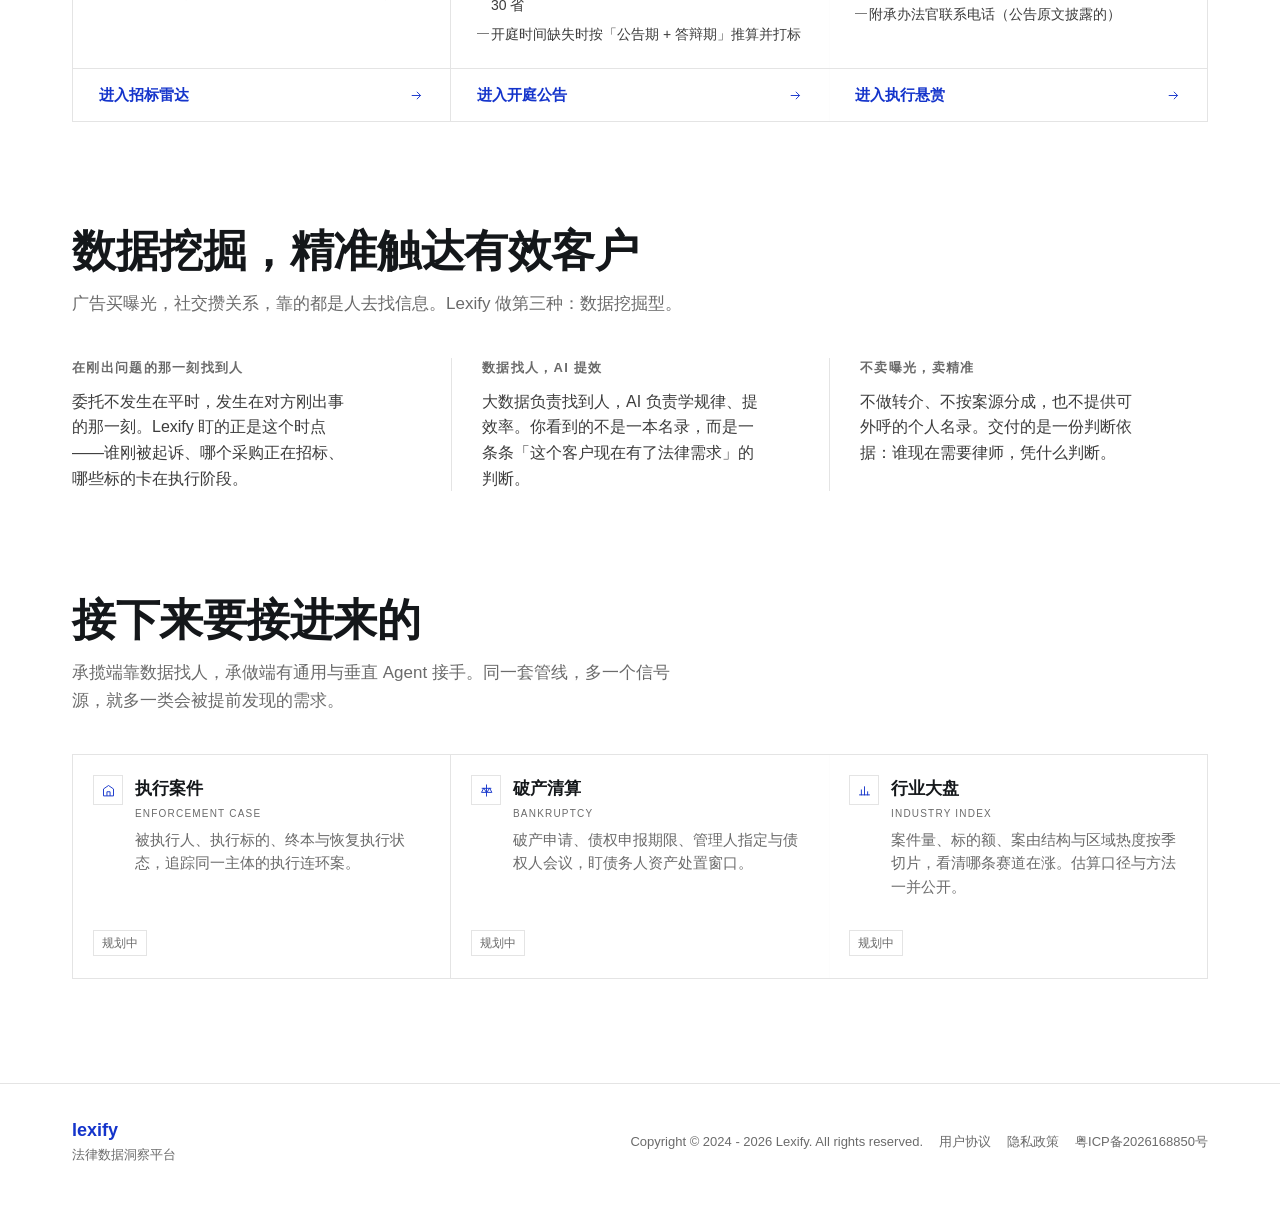
==== commit 113eb3dd: "feat: 短信登录（腾讯云 SMS）+ 看板页登录门槛" ====
--- a/web/index.html
+++ b/web/index.html
@@ -47,7 +47,8 @@
         <circle cx="11" cy="11" r="6.4"/><path d="m16 16 4.2 4.2"/>
       </svg>
     </button>
-      </div>
+    <a class="nav-login" id="navLogin" href="login.html">登录</a>
+  </div>
 </header>
 
 <main>
@@ -357,6 +358,7 @@
 <script src="field-picker.js"></script>
 <script src="ai-chat.js"></script>
 <script src="nav-dropdown.js"></script>
+<script src="auth.js"></script>
 <script src="track.js"></script>
 </body>
 </html>
--- a/web/millennium.css
+++ b/web/millennium.css
@@ -817,3 +817,17 @@
   html[data-mlp] .topbar > .nav a,
   html[data-mlp] .topbar > .btabs a { height: auto; padding: 4px 0; font-size: 15px; }
 }
+
+/* 顶栏登录按钮（登录页与所有页面共用） */
+/* 顶栏上的登录按钮：和其它导航项同字号，登录后显示手机号 */
+html[data-mlp] .nav-login {
+  display: inline-flex; align-items: center; gap: 6px;
+  font-size: 15px; color: var(--blue); text-decoration: none;
+  border: 1px solid var(--blue); padding: 4px 12px; margin-left: 18px;
+  white-space: nowrap;
+}
+html[data-mlp] .nav-login:hover { background: var(--blue); color: #fff; }
+html[data-mlp] .nav-login.is-user {
+  border-color: var(--blue-18); color: var(--blue-56); margin-left: 12px;
+}
+html[data-mlp] .nav-login.is-user:hover { border-color: var(--blue); color: var(--blue); background: #fff; }
